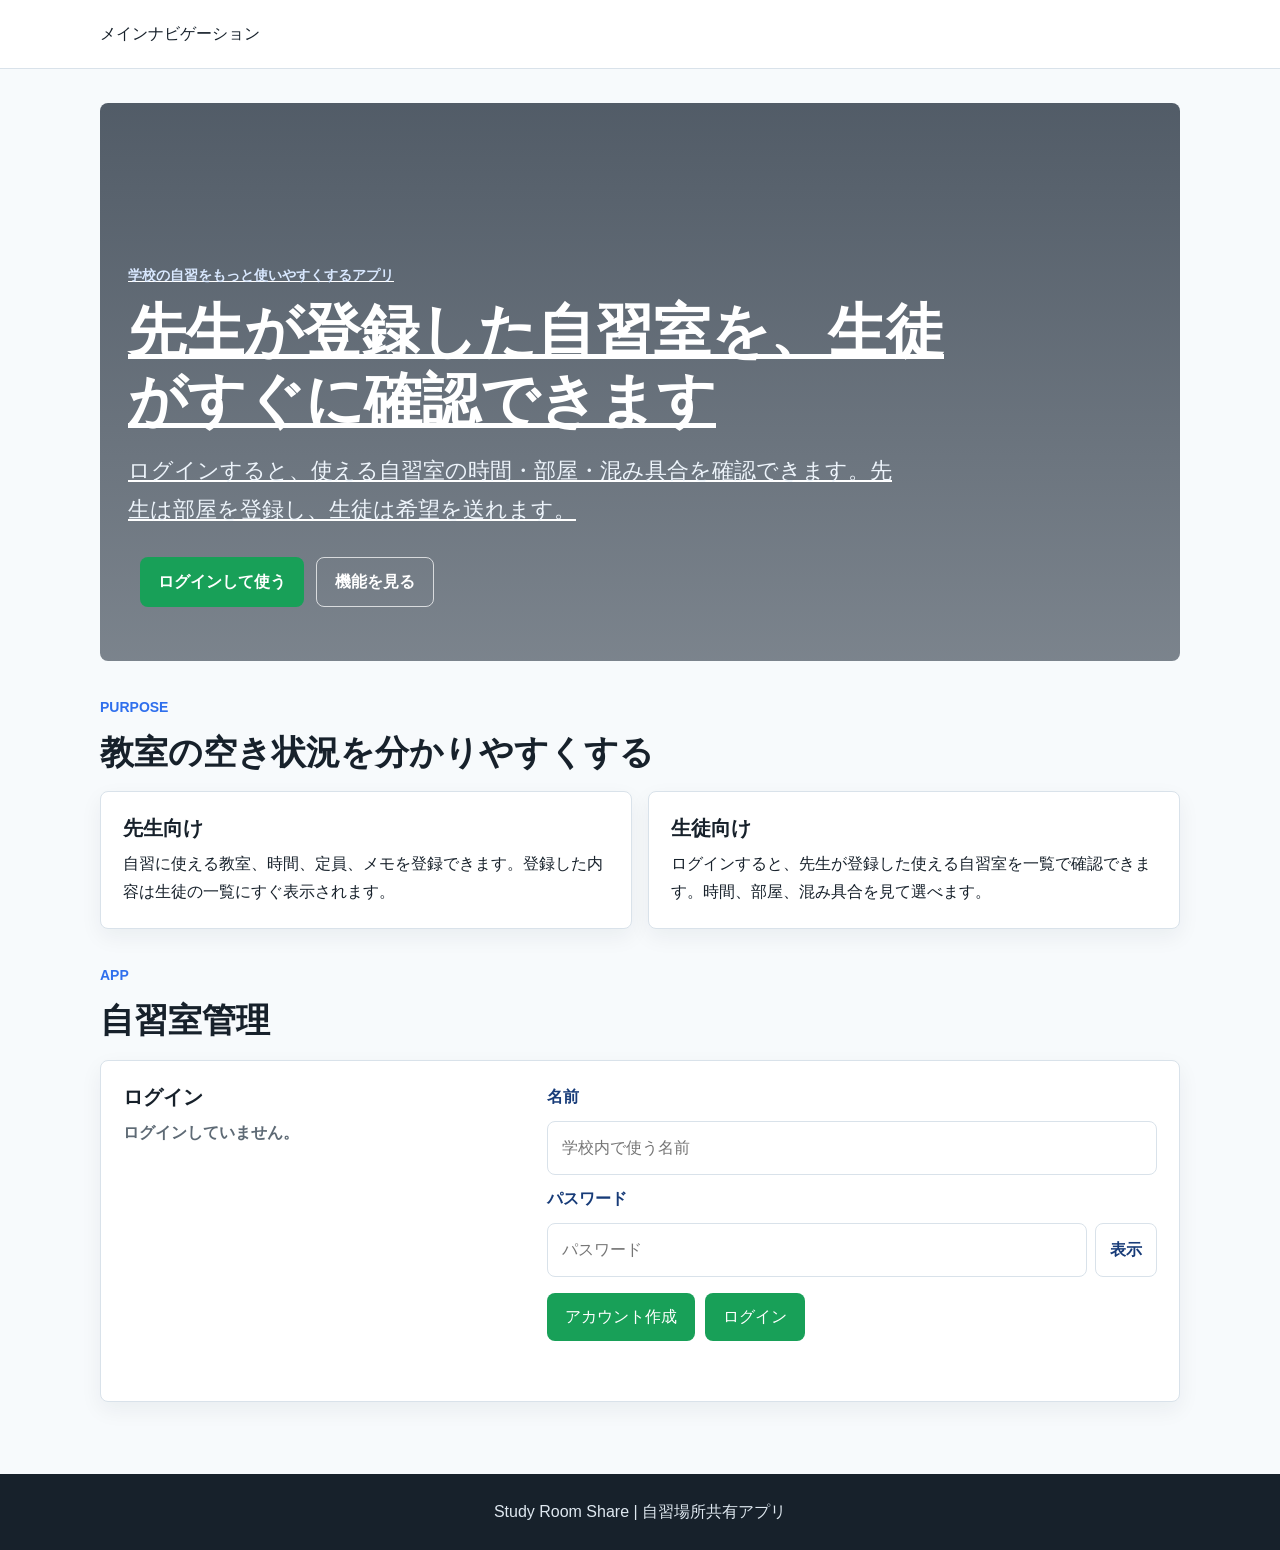
==== index.html @ f7610343 "Confirm planned room cancellation" ====
﻿<!DOCTYPE html>
<html lang="ja">
<head>
  <meta charset="UTF-8">
  <meta name="viewport" content="width=device-width, initial-scale=1.0">
  <title>自習サポートアプリ</title>
  <link rel="stylesheet" href="style.css?v=20260711-planned-crowd">
</head>
<body>
  <header class="site-header">
    <nav class="nav" aria-label="繝｡繧､繝ｳ繝翫ン繧ｲ繝ｼ繧ｷ繝ｧ繝ｳ">
      <a class="brand" href="index.html">Study Room Share</a>
      <div class="nav-links">
        <a class="active" href="index.html">繝医ャ繝・/a>
        <a href="features.html">讖溯・</a>
        <a href="use-cases.html">豢ｻ逕ｨ萓・/a>
      </div>
    </nav>
  </header>

  <main>
    <section class="hero">
      <div class="hero-copy">
        <p class="eyebrow">蟄ｦ譬｡縺ｮ閾ｪ鄙偵ｒ繧ゅ▲縺ｨ菴ｿ縺・ｄ縺吶￥縺吶ｋ繧｢繝励Μ</p>
        <h1>蜈育函縺檎匳骭ｲ縺励◆閾ｪ鄙貞ｮ､繧偵∫函蠕偵′縺吶＄縺ｫ遒ｺ隱阪〒縺阪ｋ</h1>
        <p class="lead">
          繧｢繧ｫ繧ｦ繝ｳ繝医ｒ菴懈・縺励※繝ｭ繧ｰ繧､繝ｳ縺吶ｋ縺ｨ縲∝・逕溘・閾ｪ鄙貞ｮ､繧堤匳骭ｲ縺ｧ縺阪∪縺吶・
          逕溷ｾ偵・逋ｻ骭ｲ縺輔ｌ縺溯・鄙貞ｮ､繧偵Μ繧ｹ繝医〒遒ｺ隱阪＠縲∬・蛻・↓蜷医▲縺溷ｴ謇繧帝∈縺ｹ縺ｾ縺吶・
        </p>
        <div class="actions">
          <a class="button primary" href="#app-section">繝ｭ繧ｰ繧､繝ｳ縺励※菴ｿ縺・/a>
          <a class="button secondary" href="features.html">讖溯・繧定ｦ九ｋ</a>
        </div>
      </div>
    </section>

    <section class="section">
      <div class="section-heading">
        <p class="eyebrow">Purpose</p>
        <h2>謨吝ｮ､縺ｮ遨ｺ縺咲憾豕√ｒ蛻・°繧翫ｄ縺吶￥縺吶ｋ</h2>
      </div>
      <div class="two-column">
        <article class="panel">
          <h3>蜈育函蜷代￠</h3>
          <p>
            閾ｪ鄙偵↓菴ｿ縺医ｋ謨吝ｮ､縲∵凾髢薙∽ｺｺ謨ｰ縲√Γ繝｢繧堤匳骭ｲ縺ｧ縺阪∪縺吶・
            逋ｻ骭ｲ縺励◆諠・ｱ縺ｯ縲∫函蠕貞・縺ｮ荳隕ｧ縺ｫ縺吶＄陦ｨ遉ｺ縺輔ｌ縺ｾ縺吶・
          </p>
        </article>
        <article class="panel">
          <h3>逕溷ｾ貞髄縺・/h3>
          <p>
            繝ｭ繧ｰ繧､繝ｳ縺吶ｋ縺ｨ縲∝・逕溘′逋ｻ骭ｲ縺励◆閾ｪ鄙貞ｮ､繧剃ｸ隕ｧ縺ｧ遒ｺ隱阪〒縺阪∪縺吶・
            蝣ｴ謇縲∵凾髢薙∽ｺｺ謨ｰ縺ｮ逶ｮ螳峨ｒ隕九※縲∬・鄙貞ｴ謇繧帝∈縺ｹ縺ｾ縺吶・
          </p>
        </article>
      </div>
    </section>

    <section class="section app-section" id="app-section" aria-labelledby="app-title">
      <div class="section-heading">
        <p class="eyebrow">App</p>
        <h2 id="app-title">閾ｪ鄙貞ｮ､邂｡逅・/h2>
      </div>

      <div class="auth-panel" id="auth-panel">
        <div>
          <h3>繝ｭ繧ｰ繧､繝ｳ</h3>
          <p class="auth-status" id="auth-status" role="status" aria-live="polite">繝ｭ繧ｰ繧､繝ｳ迥ｶ諷九ｒ遒ｺ隱阪＠縺ｦ縺・∪縺吶・/p>
        </div>
        <form class="auth-form" id="auth-form" autocomplete="off">
          <label for="display-name">蜷榊燕</label>
          <input id="display-name" name="school-display-name-no-autofill" type="text" maxlength="40" autocomplete="off" autocorrect="off" autocapitalize="off" spellcheck="false" placeholder="学校内で使う名前" required>

          <select id="account-role" name="account-role" hidden aria-hidden="true">
            <option value="student">逕溷ｾ・/option>
          </select>
          <input id="login-id" name="login-id" type="text" inputmode="latin" autocomplete="username" minlength="6" maxlength="24" pattern="[A-Za-z0-9_-]+" hidden aria-hidden="true">

          <label for="account-password">パスワード</label>
          <div class="password-field">
            <input id="account-password" name="account-password" type="password" autocomplete="current-password" placeholder="パスワード" required>
            <button class="password-toggle" id="password-toggle" type="button" aria-label="パスワードを表示">表示</button>
          </div>

          <div class="auth-actions">
            <button class="button auth-button-strong" id="signup-button" type="button">繧｢繧ｫ繧ｦ繝ｳ繝井ｽ懈・</button>
            <button class="button auth-button-strong" id="signin-button" type="submit">繝ｭ繧ｰ繧､繝ｳ</button>
            <span class="school-banner" id="school-banner" hidden>縺ゅｋ蟄ｦ譬｡</span>
            <span class="user-name-label" id="user-name-label" hidden></span>
            <button class="button auth-button-muted" id="signout-button" type="button" hidden>繝ｭ繧ｰ繧｢繧ｦ繝・/button>
          </div>
          <p class="auth-message" id="auth-message" role="status" aria-live="polite"></p>
        </form>
      </div>

      <div class="index-support-elements" hidden>
        <div class="role-summary" id="role-summary" hidden>
          <div>
            <p class="eyebrow">Dashboard</p>
            <h3 id="dashboard-title">閾ｪ鄙貞ｮ､繝ｪ繧ｹ繝・/h3>
          </div>
          <p id="dashboard-note">蜈育函縺檎匳骭ｲ縺励◆閾ｪ鄙貞ｮ､繧堤｢ｺ隱阪〒縺阪∪縺吶・/p>
        </div>
        <div class="room-layout" hidden>
          <form class="room-form" id="room-form" hidden>
            <select id="room-name"></select>
            <input id="room-location" name="room-location" type="text" maxlength="80" placeholder="場所説明" readonly>
            <select id="available-date"></select>
            <input id="capacity" type="number" value="20">
            <select id="start-time" size="6"></select>
            <select id="end-time" size="6" disabled></select>
            <textarea id="room-note"></textarea>
            <button id="room-submit" type="submit"></button>
            <p id="room-message"></p>
          </form>
          <div id="room-list"></div>
          <button id="refresh-rooms" type="button"></button>
        </div>
        <section id="room-settings-panel" hidden>
          <form id="room-option-form">
            <input id="room-option-name" type="text">
            <input id="room-option-location" type="text" maxlength="20">
            <select id="room-option-accepts-requests">
              <option value="true"></option>
              <option value="false"></option>
            </select>
            <button id="room-option-submit" type="submit"></button>
            <p id="room-option-message"></p>
          </form>
          <div id="room-option-list"></div>
        </section>
        <section class="request-panel" hidden>
          <form id="request-form">
            <select id="request-room"></select>
            <p id="request-room-description" hidden></p>
            <select id="request-date"></select>
            <select id="request-time"></select>
            <button id="request-submit" type="submit"></button>
            <p id="request-message"></p>
          </form>
        </section>
      </div>
    </section>
  </main>

  <footer class="footer">
    <p>Study Room Share | 閾ｪ鄙貞ｴ謇蜈ｱ譛峨い繝励Μ</p>
  </footer>

  <script>
    const SUPABASE_URL = "https://lifesqtmgtlqllvxibvp.supabase.co";
    const SUPABASE_PUBLISHABLE_KEY = "sb_publishable_owISEwRT-risowZ7sgXsRg_W2szefQ9";

    function createDirectSupabaseClient(url, key) {
      const storageKey = "study-room-share-session";
      const authUrl = `${url}/auth/v1`;
      const restUrl = `${url}/rest/v1`;
      const listeners = [];

      function getStoredSession() {
        try {
          return JSON.parse(localStorage.getItem(storageKey) || "null");
        } catch (_error) {
          return null;
        }
      }

      function saveSession(session) {
        if (session) {
          localStorage.setItem(storageKey, JSON.stringify(session));
        } else {
          localStorage.removeItem(storageKey);
        }
        listeners.forEach((listener) => listener("SIGNED_IN", session));
      }

      function authHeaders(useSession) {
        const session = getStoredSession();
        return {
          apikey: key,
          Authorization: `Bearer ${useSession && session?.access_token ? session.access_token : key}`,
          "Content-Type": "application/json"
        };
      }

      async function refreshStoredSession() {
        const session = getStoredSession();
        if (!session?.refresh_token) {
          return null;
        }

        const response = await fetch(`${authUrl}/token?grant_type=refresh_token`, {
          method: "POST",
          headers: {
            apikey: key,
            "Content-Type": "application/json"
          },
          body: JSON.stringify({ refresh_token: session.refresh_token })
        });
        const text = await response.text();
        const payload = text ? JSON.parse(text) : null;

        if (!response.ok) {
          saveSession(null);
          return null;
        }

        const refreshedSession = buildSession(payload);
        if (refreshedSession) {
          saveSession(refreshedSession);
        }
        return refreshedSession;
      }

      async function request(endpoint, options) {
        try {
          let response = await fetch(endpoint, options);
          let text = await response.text();
          let payload = text ? JSON.parse(text) : null;

          if (
            response.status === 401 &&
            String(payload?.msg || payload?.message || payload?.error_description || payload?.error || "").toLowerCase().includes("jwt")
          ) {
            const refreshedSession = await refreshStoredSession();
            if (refreshedSession) {
              response = await fetch(endpoint, {
                ...options,
                headers: {
                  ...options.headers,
                  Authorization: `Bearer ${refreshedSession.access_token}`
                }
              });
              text = await response.text();
              payload = text ? JSON.parse(text) : null;
            }
          }

          if (!response.ok) {
            return {
              data: null,
              error: {
                status: response.status,
                message: payload?.msg || payload?.message || payload?.error_description || payload?.error || response.statusText
              }
            };
          }

          return { data: payload, error: null };
        } catch (error) {
          return { data: null, error };
        }
      }

      function buildSession(payload) {
        if (!payload?.access_token) {
          return null;
        }

        return {
          access_token: payload.access_token,
          refresh_token: payload.refresh_token,
          user: payload.user
        };
      }

      function table(name) {
        const state = {
          select: "*",
          action: "select",
          filters: [],
          orders: []
        };

        const builder = {
          select(columns) {
            state.select = columns;
            return builder;
          },
          eq(column, value) {
            state.filters.push(`${encodeURIComponent(column)}=eq.${encodeURIComponent(value)}`);
            return builder;
          },
          order(column, options) {
            const direction = options?.ascending === false ? "desc" : "asc";
            state.orders.push(`${column}.${direction}`);
            return builder;
          },
          delete() {
            state.action = "delete";
            return builder;
          },
          update(values) {
            state.action = "update";
            state.values = values;
            return builder;
          },
          async single() {
            const result = await builder.then();
            return {
              data: Array.isArray(result.data) ? result.data[0] || null : result.data,
              error: result.error || (Array.isArray(result.data) && result.data.length ? null : { message: "No rows returned" })
            };
          },
          async insert(values) {
            return request(`${restUrl}/${name}`, {
              method: "POST",
              headers: {
                ...authHeaders(true),
                Prefer: "return=representation"
              },
              body: JSON.stringify(values)
            });
          },
          async upsert(values) {
            return request(`${restUrl}/${name}?on_conflict=id`, {
              method: "POST",
              headers: {
                ...authHeaders(true),
                Prefer: "resolution=merge-duplicates,return=representation"
              },
              body: JSON.stringify(values)
            });
          },
          async then(resolve) {
            if (state.action === "delete") {
              const result = await request(`${restUrl}/${name}?${state.filters.join("&")}`, {
                method: "DELETE",
                headers: {
                  ...authHeaders(true),
                  Prefer: "return=minimal"
                }
              });

              return resolve ? resolve(result) : result;
            }

            if (state.action === "update") {
              const result = await request(`${restUrl}/${name}?${state.filters.join("&")}`, {
                method: "PATCH",
                headers: {
                  ...authHeaders(true),
                  Prefer: "return=representation"
                },
                body: JSON.stringify(state.values)
              });

              return resolve ? resolve(result) : result;
            }

            const params = [`select=${encodeURIComponent(state.select)}`, ...state.filters];
            if (state.orders.length) {
              params.push(`order=${encodeURIComponent(state.orders.join(","))}`);
            }

            const result = await request(`${restUrl}/${name}?${params.join("&")}`, {
              method: "GET",
              headers: authHeaders(true)
            });

            return resolve ? resolve(result) : result;
          }
        };

        return builder;
      }

      return {
        auth: {
          async signUp({ email, password, options }) {
            const { data, error } = await request(`${authUrl}/signup`, {
              method: "POST",
              headers: authHeaders(false),
              body: JSON.stringify({
                email,
                password,
                data: options?.data || {}
              })
            });

            const session = buildSession(data);
            if (session) {
              saveSession(session);
            }

            return {
              data: {
                ...data,
                session
              },
              error
            };
          },
          async signInWithPassword({ email, password }) {
            const { data, error } = await request(`${authUrl}/token?grant_type=password`, {
              method: "POST",
              headers: authHeaders(false),
              body: JSON.stringify({ email, password })
            });

            const session = buildSession(data);
            if (session) {
              saveSession(session);
            }

            return { data, error };
          },
          async signOut() {
            saveSession(null);
            return { error: null };
          },
          async getSession() {
            return { data: { session: getStoredSession() } };
          },
          onAuthStateChange(callback) {
            listeners.push(callback);
          }
        },
        from: table
      };
    }

    const appClient = createDirectSupabaseClient(SUPABASE_URL, SUPABASE_PUBLISHABLE_KEY);
    const isDashboardPage = location.pathname.endsWith("dashboard.html");

    const authForm = document.getElementById("auth-form");
    const displayName = document.getElementById("display-name");
    const accountRole = document.getElementById("account-role");
    const loginId = document.getElementById("login-id");
    const accountPassword = document.getElementById("account-password");
    const passwordToggle = document.getElementById("password-toggle");
    const authStatus = document.getElementById("auth-status");
    const authMessage = document.getElementById("auth-message");
    const signupButton = document.getElementById("signup-button");
    const signinButton = document.getElementById("signin-button");
    const signoutButton = document.getElementById("signout-button");
    const roleSummary = document.getElementById("role-summary");
    const schoolBanner = document.getElementById("school-banner");
    const userNameLabel = document.getElementById("user-name-label");
    const dashboardTitle = document.getElementById("dashboard-title");
    const dashboardNote = document.getElementById("dashboard-note");
    const roomLayout = document.querySelector(".room-layout");
    const requestPanel = document.querySelector(".request-panel");
    const roomSettingsPanel = document.getElementById("room-settings-panel");
    const roomForm = document.getElementById("room-form");
    const roomName = document.getElementById("room-name");
    const roomLocation = document.getElementById("room-location");
    const availableDate = document.getElementById("available-date");
    const startTime = document.getElementById("start-time");
    const endTime = document.getElementById("end-time");
    const capacity = document.getElementById("capacity");
    const roomNote = document.getElementById("room-note");
    const roomSubmit = document.getElementById("room-submit");
    const roomMessage = document.getElementById("room-message");
    const roomList = document.getElementById("room-list");
    const refreshRooms = document.getElementById("refresh-rooms");
    const roomOptionForm = document.getElementById("room-option-form");
    const roomOptionName = document.getElementById("room-option-name");
    const roomOptionLocation = document.getElementById("room-option-location");
    const roomOptionAcceptsRequests = document.getElementById("room-option-accepts-requests");
    const roomOptionMessage = document.getElementById("room-option-message");
    const roomOptionList = document.getElementById("room-option-list");
    const requestForm = document.getElementById("request-form");
    const requestRoom = document.getElementById("request-room");
    const requestRoomDescription = document.getElementById("request-room-description");
    const requestDate = document.getElementById("request-date");
    const requestTime = document.getElementById("request-time");
    const requestTitle = document.getElementById("request-title");
    const requestSubmit = document.getElementById("request-submit");
    const requestMessage = document.getElementById("request-message");

    let currentUser = null;
    let currentProfile = null;
    const LOCAL_SESSION_KEY = "study-room-share-local-session";
    const LOCAL_ACCOUNTS_KEY = "study-room-share-local-accounts";
    const LOCAL_ROOMS_KEY = "study-room-share-local-rooms";
    const LOCAL_ROOM_OPTIONS_KEY = "study-room-share-local-room-options";
    const PLANNED_ROOMS_KEY = "study-room-share-planned-rooms";
    const ROLE_PASSWORDS = {
      student: ["stu", "dy", "2026"].join(""),
      teacher: ["tea", "ch", "2026"].join("")
    };
    const DELETED_ACCOUNT_NAMES = ["tanoue01"];

    loginId.required = false;
    function setText(selector, text) {
      const element = document.querySelector(selector);
      if (element) {
        element.textContent = text;
      }
    }

    function setPlaceholder(selector, text) {
      const element = document.querySelector(selector);
      if (element) {
        element.setAttribute("placeholder", text);
      }
    }

    function localizeStaticText() {
      setText('nav[aria-label]', 'メインナビゲーション');
      setText('.nav-links a[href="index.html"]', 'トップ');
      setText('.nav-links a[href="features.html"]', '機能');
      setText('.nav-links a[href="use-cases.html"]', '使い方');
      setText('.nav-links a[href="dashboard.html"]', '管理');
      setText('.hero .eyebrow', '学校の自習をもっと使いやすくするアプリ');
      setText('.hero h1', '先生が登録した自習室を、生徒がすぐに確認できます');
      setText('.hero .lead', 'ログインすると、使える自習室の時間・部屋・混み具合を確認できます。先生は部屋を登録し、生徒は希望を送れます。');
      setText('.hero .button.primary', 'ログインして使う');
      setText('.hero .button.secondary', '機能を見る');
      setText('#app-title', '自習室管理');
      setText('#auth-panel h3', 'ログイン');
      setText('#auth-status', 'ログイン状態を確認しています。');
      setText('label[for="display-name"]', '名前');
      setText('label[for="account-password"]', 'パスワード');
      setText('#account-role option[value="student"]', '生徒');
      setText('#signup-button', 'アカウント作成');
      setText('#signin-button', 'ログイン');
      setText('#school-banner', 'ある学校');
      setText('#signout-button', 'ログアウト');
      setText('#dashboard-title', '使える自習室');
      setText('#dashboard-note', '登録された自習室を確認できます。');
      setText('#room-form h3', '自習室を登録');
      setText('label[for="room-name"]', '部屋名');
      setText('#room-name option[value=""]', '部屋を選んでください');
      setText('label[for="room-location"]', '場所説明');
      setText('label[for="available-date"]', '日付');
      setText('label[for="capacity"]', '定員');
      setText('label[for="start-time"]', '開始');
      setText('label[for="end-time"]', '終了');
      setText('label[for="room-note"]', 'メモ');
      setText('#room-submit', '登録する');
      setText('.room-list-panel .list-toolbar h3', '使える自習室');
      setText('#refresh-rooms', '更新');
      setText('#room-settings-panel .request-heading h3', '部屋設定');
      setText('#room-settings-panel .request-heading p:last-child', '自習室登録で使う部屋を先に追加できます。');
      setText('label[for="room-option-name"]', '部屋名');
      setText('label[for="room-option-location"]', '場所説明');
      setText('label[for="room-option-accepts-requests"]', '希望受付');
      setText('#room-option-accepts-requests option[value="true"]', '受け付ける');
      setText('#room-option-accepts-requests option[value="false"]', '受け付けない');
      setText('#room-option-submit', '部屋を追加');
      setText('#request-title', '希望する');
      setText('.request-panel .request-heading p:last-child', '先生に開けてほしい部屋と時間を伝えられます。');
      setText('label[for="request-room"]', '開けてほしい部屋');
      setText('#request-room option[value=""]', '登録されている部屋がありません');
      setText('label[for="request-date"]', '希望日');
      setText('label[for="request-time"]', '希望時間');
      setText('#request-submit', '希望を送る');
      setText('#request-summary-title', '希望人数リスト');
      setText('.request-summary th:nth-child(1)', '時間');
      setText('.request-summary th:nth-child(2)', '部屋');
      setText('.request-summary th:nth-child(3)', '希望人数');
      setText('#friends-title', '友達');
      setText('#friends-panel .request-heading p:last-child', '生徒アカウントを名前で検索できます。');
      setText('label[for="friend-search"]', '名前で検索');
      setText('#friend-search-submit', '検索');
      setText('.friend-list-wrap h4', '友達');
      setPlaceholder('#display-name', '学校内で使う名前');
      setPlaceholder('#account-password', 'パスワード');
      setPlaceholder('#room-location', '場所説明');
      setPlaceholder('#room-note', '例: 静かに自習したい人向け');
      setPlaceholder('#room-option-name', '例: CAD室');
      setPlaceholder('#room-option-location', '例: 3階東側');
      setPlaceholder('#friend-search', '友達の名前');
      const purposeSection = document.querySelector('main > section.section:not(.app-section)');
      if (purposeSection) {
        purposeSection.innerHTML = `
          <div class="section-heading">
            <p class="eyebrow">Purpose</p>
            <h2>教室の空き状況を分かりやすくする</h2>
          </div>
          <div class="two-column">
            <article class="panel">
              <h3>先生向け</h3>
              <p>自習に使える教室、時間、定員、メモを登録できます。登録した内容は生徒の一覧にすぐ表示されます。</p>
            </article>
            <article class="panel">
              <h3>生徒向け</h3>
              <p>ログインすると、先生が登録した使える自習室を一覧で確認できます。時間、部屋、混み具合を見て選べます。</p>
            </article>
          </div>`;
      }
      setText('#room-list .empty-rooms', 'ログインすると自習室リストを確認できます。');
      setText('#room-option-list .empty-rooms', 'まだ部屋が設定されていません。');
      setText('#friend-results .empty-rooms', '名前を入力して検索してください。');
      setText('#friend-list .empty-rooms', 'まだ友達はいません。');
      setText('.footer p', 'Study Room Share | 自習場所共有アプリ');
    }
    localizeStaticText();

    function setAuthMessage(text, type) {
      authMessage.textContent = text;
      authMessage.dataset.type = type || "";
    }

    function setRoomMessage(text, type) {
      roomMessage.textContent = text;
      roomMessage.dataset.type = type || "";
    }

    function setRoomOptionMessage(text, type) {
      roomOptionMessage.textContent = text;
      roomOptionMessage.dataset.type = type || "";
    }

    function setRequestMessage(text, type) {
      requestMessage.textContent = text;
      requestMessage.dataset.type = type || "";
    }

    function setAuthLoading(isLoading) {
      signupButton.disabled = isLoading;
      signinButton.disabled = isLoading;
      signoutButton.disabled = isLoading;
    }

    function setAuthButtonColors(isLoggedIn) {
      signupButton.classList.toggle("auth-button-strong", !isLoggedIn);
      signupButton.classList.toggle("auth-button-muted", isLoggedIn);
      signinButton.classList.toggle("auth-button-strong", !isLoggedIn);
      signinButton.classList.toggle("auth-button-muted", isLoggedIn);
      signoutButton.classList.toggle("auth-button-strong", isLoggedIn);
      signoutButton.classList.toggle("auth-button-muted", !isLoggedIn);
    }

    function readLocalJson(key, fallback) {
      try {
        return JSON.parse(localStorage.getItem(key) || JSON.stringify(fallback));
      } catch (_error) {
        return fallback;
      }
    }

    function writeLocalJson(key, value) {
      localStorage.setItem(key, JSON.stringify(value));
    }

    function isConnectionError(error) {
      const message = String(error?.message || "").toLowerCase();
      return message.includes("failed to fetch") || message.includes("network") || message.includes("load failed");
    }

    function shouldUseLocalPasswordAccount(error) {
      const message = String(error?.message || "").toLowerCase();
      return isConnectionError(error)
        || message.includes("email rate limit")
        || message.includes("over_email_send_rate_limit")
        || message.includes("email not confirmed")
        || message.includes("confirm");
    }

    function createLocalUser(account) {
      return {
        id: `local-${account.login_id}`,
        email: loginIdToEmail(account.login_id),
        user_metadata: {
          login_id: account.login_id,
          display_name: account.display_name,
          role: account.role
        }
      };
    }

    function createLocalSession(account) {
      const session = {
        user: createLocalUser(account),
        profile: {
          id: `local-${account.login_id}`,
          login_id: account.login_id,
          display_name: account.display_name,
          role: account.role
        }
      };
      writeLocalJson(LOCAL_SESSION_KEY, session);
      return session;
    }

    function getLocalSession() {
      return readLocalJson(LOCAL_SESSION_KEY, null);
    }

    function clearLocalSession() {
      localStorage.removeItem(LOCAL_SESSION_KEY);
    }

    function getLocalAccounts() {
      return readLocalJson(LOCAL_ACCOUNTS_KEY, {});
    }

    function saveLocalAccounts(accounts) {
      writeLocalJson(LOCAL_ACCOUNTS_KEY, accounts);
    }

    function isDeletedAccountName(name) {
      return DELETED_ACCOUNT_NAMES.includes(String(name || "").trim().toLowerCase());
    }

    function removeDeletedLocalAccounts() {
      const accounts = getLocalAccounts();
      const localSession = getLocalSession();
      let changed = false;

      Object.entries(accounts).forEach(([key, account]) => {
        if (isDeletedAccountName(account?.display_name) || isDeletedAccountName(key)) {
          delete accounts[key];
          changed = true;
        }
      });

      DELETED_ACCOUNT_NAMES.forEach((name) => {
        [ROLE_PASSWORDS.student, ROLE_PASSWORDS.teacher].forEach((password) => {
          const loginId = makeAccountLoginId(password, name);
          if (accounts[loginId]) {
            delete accounts[loginId];
            changed = true;
          }
        });
      });

      if (changed) {
        saveLocalAccounts(accounts);
      }

      if (
        isDeletedAccountName(localSession?.profile?.display_name) ||
        isDeletedAccountName(localSession?.user?.user_metadata?.display_name) ||
        DELETED_ACCOUNT_NAMES.some((name) => {
          const studentLoginId = makeAccountLoginId(ROLE_PASSWORDS.student, name);
          const teacherLoginId = makeAccountLoginId(ROLE_PASSWORDS.teacher, name);
          return localSession?.profile?.login_id === studentLoginId || localSession?.profile?.login_id === teacherLoginId;
        })
      ) {
        clearLocalSession();
      }
    }

    function getLocalRooms() {
      return readLocalJson(LOCAL_ROOMS_KEY, []);
    }

    function saveLocalRooms(rooms) {
      writeLocalJson(LOCAL_ROOMS_KEY, rooms);
    }

    function getLocalRoomOptions() {
      return readLocalJson(LOCAL_ROOM_OPTIONS_KEY, []);
    }

    function saveLocalRoomOptions(options) {
      writeLocalJson(LOCAL_ROOM_OPTIONS_KEY, options);
    }

    function getPlannedRoomIds() {
      return new Set(readLocalJson(PLANNED_ROOMS_KEY, []));
    }

    function savePlannedRoomIds(ids) {
      writeLocalJson(PLANNED_ROOMS_KEY, Array.from(ids));
    }

    function plannedRoomKey(room) {
      return [
        room.id || room.room_name,
        room.available_date,
        String(room.start_time).slice(0, 5),
        String(room.end_time).slice(0, 5)
      ].join("|");
    }

    function canChangePlannedRoom(room) {
      const roomEndAt = roomEndDateTime(room);
      return Boolean(roomEndAt && roomEndAt >= new Date());
    }

    function setPlannedRoomState(item, button, isPlanned, canChange = true) {
      item.classList.toggle("is-planned-room", isPlanned);
      button.classList.toggle("is-selected", isPlanned);
      button.textContent = "";
      button.disabled = !canChange;
      button.classList.toggle("is-disabled", !canChange);
      button.setAttribute("aria-pressed", String(isPlanned));
      button.setAttribute("aria-label", canChange
        ? isPlanned ? "自習室に行く予定を取り消す" : "自習室に行く予定にする"
        : "終了時刻を過ぎたため変更できません");
      button.title = canChange
        ? isPlanned ? "自習室に行く予定" : "自習室に行く予定にする"
        : "終了時刻を過ぎたため変更できません";
    }

    function makeAccountLoginId(password, name) {
      const role = roleFromPassword(password);
      const trimmedName = name.trim();
      if (!trimmedName) {
        return password;
      }

      let hash = 0;
      Array.from(trimmedName.toLowerCase()).forEach((char) => {
        hash = ((hash << 5) - hash + char.charCodeAt(0)) | 0;
      });

      return `${role || "user"}-${Math.abs(hash).toString(36)}`;
    }

    function getPasswordAccount(id, name) {
      const role = roleFromPassword(id);
      const loginIdValue = makeAccountLoginId(id, name);
      return {
        id: `local-${loginIdValue}`,
        login_id: loginIdValue,
        display_name: name || roleLabel(role),
        role,
        password: id
      };
    }

    function signInWithPasswordFallback(id, name, message) {
      setAuthMessage("通信できないためログインできません。", "error");
    }

    function signInExistingLocalAccount(id, name, message) {
      setAuthMessage("アカウントがありません。", "error");
      return false;
    }

    function normalizeLoginId(value) {
      return value.trim().toLowerCase();
    }

    function isValidLoginId(value) {
      return /^[a-z0-9_-]{6,24}$/.test(value);
    }

    function loginIdToEmail(value) {
      return `${value}@study-room-share.example.com`;
    }

    function getPasswordCredential() {
      return normalizeLoginId(accountPassword.value);
    }

    function roleFromPassword(value) {
      if (value === ROLE_PASSWORDS.teacher) {
        return "teacher";
      }
      if (value === ROLE_PASSWORDS.student) {
        return "student";
      }
      return "";
    }

    function roleFromLoginId(value) {
      if (String(value || "").startsWith("teacher-")) {
        return "teacher";
      }
      if (String(value || "").startsWith("student-")) {
        return "student";
      }
      return roleFromPassword(value);
    }

    function toJapaneseAuthError(error) {
      const message = String(error?.message || "").toLowerCase();
      if (message.includes("invalid login credentials")) {
        return "アカウントがありません。名前とパスワードを確認してください。";
      }
      if (isConnectionError(error)) {
        return "通信できないためログインできません。Supabaseの接続を確認してください。";
      }
      if (message.includes("already registered") || message.includes("already exists") || message.includes("user already")) {
        return "この名前のアカウントはすでに登録されています。";
      }
      if (message.includes("email not confirmed") || message.includes("confirm")) {
        return "メール確認が必要です。Supabaseの認証設定を確認してください。";
      }
      return "認証に失敗しました。Supabaseの設定を確認してください。";
    }

    function getAuthInputProblem() {
      const password = getPasswordCredential();
      const name = displayName.value.trim();

      if (!name) {
        return "名前を入力してください。";
      }
      if (isDeletedAccountName(name)) {
        return "このアカウントは削除されています。";
      }
      if (!password) {
        return "パスワードを入力してください。";
      }
      if (!roleFromPassword(password)) {
        return "パスワードが違います。";
      }
      return "";
    }

    function toJapaneseDatabaseError(error) {
      const message = String(error?.message || "").toLowerCase();

      if (message.includes("study_rooms") || message.includes("relation") || message.includes("does not exist")) {
        return "入力内容を確認してください。";
      }

      if (message.includes("row-level security") || message.includes("policy") || message.includes("permission")) {
        return "入力内容を確認してください。";
      }

      if (message.includes("check constraint")) {
        return "入力内容を確認してください。";
      }

      return "入力内容を確認してください。";
    }

    function setRoomLoading(isLoading) {
      roomSubmit.disabled = isLoading;
      refreshRooms.disabled = isLoading;
    }

    function roundUpToNextHalfHour(date) {
      const rounded = new Date(date);
      rounded.setSeconds(0, 0);
      const minutes = rounded.getMinutes();
      const addMinutes = minutes === 0 || minutes === 30 ? 0 : minutes < 30 ? 30 - minutes : 60 - minutes;
      rounded.setMinutes(minutes + addMinutes);
      return rounded;
    }

    function formatDateForInput(date) {
      const year = date.getFullYear();
      const month = String(date.getMonth() + 1).padStart(2, "0");
      const day = String(date.getDate()).padStart(2, "0");
      return `${year}-${month}-${day}`;
    }

    function formatSelectedDate(value) {
      if (!value) {
        return "入力内容を確認してください。";
      }

      return new Date(`${value}T00:00:00`).toLocaleDateString("ja-JP", {
        month: "2-digit",
        day: "2-digit",
        weekday: "short"
      });
    }

    function visibleRoomCutoff() {
      const cutoff = new Date();
      cutoff.setDate(cutoff.getDate() - 1);
      cutoff.setHours(6, 0, 0, 0);
      return cutoff;
    }

    function roomEndDateTime(room) {
      if (!room?.available_date || !room?.end_time) {
        return null;
      }

      return new Date(`${room.available_date}T${String(room.end_time).slice(0, 5)}:00`);
    }

    function filterVisibleRooms(rooms) {
      const cutoff = visibleRoomCutoff();

      return (rooms || []).filter((room) => {
        const roomEndAt = roomEndDateTime(room);
        return roomEndAt && roomEndAt >= cutoff;
      });
    }

    async function cleanupExpiredRooms() {
      if (!currentUser) {
        return;
      }

      const cutoff = visibleRoomCutoff();

      if (String(currentUser.id).startsWith("local-")) {
        saveLocalRooms(getLocalRooms().filter((room) => {
          const roomEndAt = roomEndDateTime(room);
          return roomEndAt && roomEndAt >= cutoff;
        }));
        return;
      }

      if (displayRoleForAccount(currentProfile, currentUser) !== "teacher") {
        return;
      }

      const { data, error } = await appClient
        .from("study_rooms")
        .select("id, available_date, end_time, created_by")
        .eq("created_by", currentUser.id);

      if (error) {
        return;
      }

      const expiredRooms = (data || []).filter((room) => {
        const roomEndAt = roomEndDateTime(room);
        return roomEndAt && roomEndAt < cutoff;
      });

      await Promise.all(expiredRooms.map((room) => appClient
        .from("study_rooms")
        .delete()
        .eq("id", room.id)
        .eq("created_by", currentUser.id)));
    }

    function maxAllowedDateTime() {
      const max = new Date();
      max.setMonth(max.getMonth() + 3);
      return max;
    }

    function dateTimeFromInputs(dateValue, timeValue) {
      if (!dateValue || !timeValue) {
        return null;
      }

      const [hour, minute] = timeValue.split(":").map(Number);
      const date = new Date(`${dateValue}T00:00:00`);
      date.setHours(hour, minute, 0, 0);
      return date;
    }

    function getTimeRangeProblem(dateValue, startValue, endValue) {
      const now = new Date();
      const max = maxAllowedDateTime();
      const start = dateTimeFromInputs(dateValue, startValue);
      const end = dateTimeFromInputs(dateValue, endValue);

      if (!start || !end) {
        return "入力内容を確認してください。";
      }

      if (start <= now) {
        return "入力内容を確認してください。";
      }

      if (start > max || end > max) {
        return "入力内容を確認してください。";
      }

      return "入力内容を確認してください。";
    }

    function getRequestTimeProblem(dateValue, timeValue) {
      const now = new Date();
      const max = maxAllowedDateTime();
      const requestAt = dateTimeFromInputs(dateValue, timeValue);

      if (!requestAt) {
        return "入力内容を確認してください。";
      }

      if (requestAt <= now) {
        return "入力内容を確認してください。";
      }

      if (requestAt > max) {
        return "入力内容を確認してください。";
      }

      return "入力内容を確認してください。";
    }

    function buildDateOptions(selectElement, placeholderText) {
      selectElement.innerHTML = "";

      const placeholder = document.createElement("option");
      placeholder.value = "";
      placeholder.textContent = placeholderText;
      selectElement.appendChild(placeholder);

      const today = new Date();
      today.setHours(0, 0, 0, 0);
      const maxDate = maxAllowedDateTime();
      maxDate.setHours(0, 0, 0, 0);

      for (let index = 0; ; index += 1) {
        const date = new Date(today);
        date.setDate(today.getDate() + index);
        if (date > maxDate) {
          break;
        }

        const option = document.createElement("option");
        option.value = formatDateForInput(date);
        option.textContent = date.toLocaleDateString("ja-JP", {
          month: "numeric",
          day: "numeric",
          weekday: "short"
        });
        selectElement.appendChild(option);
      }
    }

    function buildRequestTimeOptions() {
      requestTime.innerHTML = "";

      for (let hour = 6; hour <= 24; hour += 1) {
        const minuteSteps = hour === 24 ? [0] : [0, 30];
        minuteSteps.forEach((minute) => {
          const label = `${String(hour).padStart(2, "0")}:${String(minute).padStart(2, "0")}`;
          const option = document.createElement("option");
          option.value = label;
          option.textContent = label;
          requestTime.appendChild(option);
        });
      }
    }

    function appendTimeOptions(selectElement, startMinutes, endMinutes) {
      for (let minutes = startMinutes; minutes <= endMinutes; minutes += 30) {
        const hour = Math.floor(minutes / 60);
        const minute = minutes % 60;
        const label = `${String(hour).padStart(2, "0")}:${String(minute).padStart(2, "0")}`;
        const option = document.createElement("option");
        option.value = label;
        option.textContent = label;
        selectElement.appendChild(option);
      }
    }

    function setTimePlaceholder(selectElement, placeholderText) {
      selectElement.innerHTML = "";

      const placeholder = document.createElement("option");
      placeholder.value = "";
      placeholder.textContent = placeholderText;
      selectElement.appendChild(placeholder);
    }

    function buildRoomTimeOptions() {
      setTimePlaceholder(startTime, "開始時間を選んでください");
      appendTimeOptions(startTime, 6 * 60, 23 * 60 + 30);
      updateRoomEndTimeOptions();
    }

    function updateRoomEndTimeOptions() {
      setTimePlaceholder(endTime, startTime.value ? "終了時間を選んでください" : "開始時間を先に選んでください");

      if (!startTime.value) {
        endTime.disabled = true;
        return;
      }

      const [hour, minute] = startTime.value.split(":").map(Number);
      appendTimeOptions(endTime, hour * 60 + minute + 30, 24 * 60);
      endTime.disabled = false;
    }

    function updateRequestRoomOptions(rooms) {
      requestRoom.innerHTML = "";
      const requestableRooms = rooms.filter((room) => room.accepts_requests !== false);

      if (!requestableRooms.length) {
        const option = document.createElement("option");
        option.value = "";
        option.textContent = "登録されている部屋がありません";
        requestRoom.appendChild(option);
        requestRoom.disabled = true;
        requestSubmit.disabled = true;
        syncSelectedRequestRoomDescription();
        return;
      }

      requestableRooms.forEach((room) => {
        const option = document.createElement("option");
        option.value = room.id;
        option.textContent = room.room_name;
        option.dataset.location = room.location || "";
        requestRoom.appendChild(option);
      });

      requestRoom.disabled = false;
      requestSubmit.disabled = !currentUser;
      syncSelectedRequestRoomDescription();
    }

    function syncSelectedRequestRoomDescription() {
      const selectedOption = requestRoom.options?.[requestRoom.selectedIndex];
      const location = selectedOption?.dataset.location || "";
      requestRoomDescription.textContent = location;
      requestRoomDescription.hidden = !location;
    }

    function syncSelectedRoomLocation() {
      const selectedOption = roomName.options?.[roomName.selectedIndex];
      roomLocation.value = selectedOption?.dataset.location || "";
      roomSubmit.disabled = !hasSelectedRoomOption();
    }

    function selectedRoomAcceptsRequests() {
      const selectedOption = roomName.options?.[roomName.selectedIndex];
      return selectedOption?.dataset.acceptsRequests !== "false";
    }

    function hasSelectedRoomOption() {
      const selectedOption = roomName.options?.[roomName.selectedIndex];
      return Boolean(roomName.value && selectedOption?.dataset.id);
    }

    function renderRoomOptionChoices(options) {
      roomName.innerHTML = "";

      const placeholder = document.createElement("option");
      placeholder.value = "";
      placeholder.textContent = options.length ? "部屋を選んでください" : "下の部屋設定で部屋を追加してください";
      placeholder.disabled = true;
      placeholder.selected = true;
      roomName.appendChild(placeholder);

      options.forEach((optionItem) => {
        const option = document.createElement("option");
        option.value = optionItem.room_name;
        option.textContent = optionItem.room_name;
        option.dataset.location = optionItem.location || "";
        option.dataset.id = optionItem.id;
        option.dataset.acceptsRequests = optionItem.accepts_requests === false ? "false" : "true";
        roomName.appendChild(option);
      });

      roomName.disabled = !options.length;
      syncSelectedRoomLocation();
    }

    function renderRoomOptionList(options) {
      roomOptionList.innerHTML = "";

      if (!options.length) {
        roomOptionList.innerHTML = '<p class="empty-rooms">まだ部屋が設定されていません。</p>';
        return;
      }

      options.forEach((optionItem) => {
        const item = document.createElement("article");
        item.className = "room-option-item";

        const name = document.createElement("strong");
        name.textContent = optionItem.room_name;

        const locationWrap = document.createElement("div");
        locationWrap.className = "room-option-location-cell";

        const location = document.createElement("span");
        location.textContent = optionItem.location || "場所未設定";

        const locationButton = document.createElement("button");
        locationButton.className = "room-option-location-edit";
        locationButton.type = "button";
        locationButton.dataset.roomOptionId = optionItem.id;
        locationButton.dataset.roomOptionName = optionItem.room_name;
        locationButton.dataset.roomOptionLocation = optionItem.location || "";
        locationButton.textContent = "変更";

        locationWrap.append(location, locationButton);

        const setting = document.createElement("select");
        setting.className = "room-option-setting";
        setting.dataset.roomOptionId = optionItem.id;
        setting.dataset.roomOptionName = optionItem.room_name;
        setting.innerHTML = `
          <option value="true">希望受付: 受け付ける</option>
          <option value="false">希望受付: 受け付けない</option>
        `;
        setting.value = optionItem.accepts_requests === false ? "false" : "true";

        const deleteButton = document.createElement("button");
        deleteButton.className = "room-option-delete";
        deleteButton.type = "button";
        deleteButton.dataset.roomOptionId = optionItem.id;
        deleteButton.dataset.roomOptionName = optionItem.room_name;
        deleteButton.textContent = "削除";

        item.append(name, locationWrap, setting, deleteButton);
        roomOptionList.appendChild(item);
      });
    }

    function renderRoomOptions(options) {
      renderRoomOptionChoices(options);
      renderRoomOptionList(options);
    }

    async function loadRoomOptions() {
      if (!currentUser) {
        renderRoomOptions([]);
        return;
      }

      if (String(currentUser.id).startsWith("local-")) {
        const options = getLocalRoomOptions();
        renderRoomOptions(displayRoleForAccount(currentProfile, currentUser) === "teacher" ? options : []);
        updateRequestRoomOptions(options);
        return;
      }

      let { data, error } = await appClient
        .from("study_room_options")
        .select("id, room_name, location, accepts_requests, created_by, created_at")
        .order("room_name", { ascending: true });

      if (error) {
        const fallbackResult = await appClient
          .from("study_room_options")
          .select("id, room_name, location, created_at")
          .order("room_name", { ascending: true });
        data = (fallbackResult.data || []).map((option) => ({
          ...option,
          accepts_requests: true,
          created_by: currentUser.id
        }));
        error = fallbackResult.error;

        if (error) {
          renderRoomOptions([]);
          updateRequestRoomOptions([]);
          setRoomOptionMessage("エラーが発生しました。", "error");
          return;
        }
      }

      setRoomOptionMessage("", "");
      const options = data || [];
      const ownOptions = displayRoleForAccount(currentProfile, currentUser) === "teacher"
        ? options.filter((option) => option.created_by === currentUser.id)
        : [];
      renderRoomOptions(ownOptions);
      updateRequestRoomOptions(options);
    }

    function roleLabel(role) {
      return role === "teacher" ? "先生" : "生徒";
    }

    function isSchoolLogin(profile, user) {
      const loginId = profile?.login_id || user?.user_metadata?.login_id || user?.email?.split("@")[0] || "";
      const role = profile?.role || user?.user_metadata?.role || "";
      return loginId === "study2026" || loginId === "teach2026" || role === "student" || role === "teacher";
    }

    function displayRoleForAccount(profile, user) {
      const loginId = profile?.login_id || user?.user_metadata?.login_id || user?.email?.split("@")[0] || "";

      if (loginId === "study2026") {
        return "student";
      }

      if (loginId === "teach2026") {
        return "teacher";
      }

      return profile?.role || user?.user_metadata?.role || "student";
    }

    function renderLoggedOut() {
      currentUser = null;
      currentProfile = null;
      authStatus.textContent = "ログインしていません。";
      roleSummary.hidden = true;
      schoolBanner.hidden = true;
      userNameLabel.hidden = true;
      userNameLabel.textContent = "";
      roomForm.hidden = true;
      roomSettingsPanel.hidden = true;
      if (roomLayout) {
        roomLayout.hidden = true;
      }
      if (requestPanel) {
        requestPanel.hidden = true;
      }
      if (requestTitle) {
        requestTitle.textContent = "希望する";
      }
      requestSubmit.textContent = "希望を送る";
      signoutButton.hidden = true;
      signupButton.hidden = false;
      signinButton.hidden = false;
      setAuthButtonColors(false);
      if (displayName) { if (displayName) { displayName.disabled = false; } }
      if (accountRole) { if (accountRole) { accountRole.disabled = false; } }
      if (loginId) { if (loginId) { loginId.disabled = false; } }
      if (accountPassword) { if (accountPassword) { accountPassword.disabled = false; } }
      if (passwordToggle) { if (passwordToggle) { passwordToggle.disabled = false; } }
      roomList.innerHTML = '<p class="empty-rooms">ログインすると自習室リストを確認できます。</p>';
      updateRequestRoomOptions([]);
      renderRoomOptions([]);
      setRoomOptionMessage("", "");
      setRequestMessage("", "");
    }

    function renderLoggedIn(user, profile) {
      currentUser = user;
      currentProfile = profile;
      const role = displayRoleForAccount(profile, user);
      const name = profile?.display_name || profile?.login_id || user.email;

      authStatus.textContent = `${name} さん（${roleLabel(role)}）でログイン中です。`;
      userNameLabel.textContent = `${name} さん（${roleLabel(role)}）`;
      userNameLabel.hidden = false;
      signoutButton.hidden = false;
      schoolBanner.hidden = !isSchoolLogin(profile, user);
      signupButton.hidden = true;
      signinButton.hidden = true;
      setAuthButtonColors(true);
      if (displayName) { if (displayName) { displayName.disabled = true; } }
      if (accountRole) { if (accountRole) { accountRole.disabled = true; } }
      if (loginId) { if (loginId) { loginId.disabled = true; } }
      if (accountPassword) { if (accountPassword) { accountPassword.disabled = true; } }
      if (passwordToggle) { if (passwordToggle) { passwordToggle.disabled = true; } }
      roleSummary.hidden = !isDashboardPage;
      if (roomLayout) {
        roomLayout.hidden = !isDashboardPage;
      }
      if (requestPanel) {
        requestPanel.hidden = !isDashboardPage;
      }
      if (requestTitle) {
        requestTitle.textContent = role === "teacher" ? "受け付ける" : "希望する";
      }
      requestSubmit.textContent = role === "teacher" ? "受け付ける" : "希望を送る";
      roomForm.hidden = !isDashboardPage || role !== "teacher";
      roomSettingsPanel.hidden = !isDashboardPage || role !== "teacher";

      dashboardTitle.textContent = role === "teacher" ? "先生用 自習室登録画面" : "生徒用 自習室リスト";
      dashboardNote.textContent = role === "teacher" ? "自習に使える部屋を登録できます。" : "登録された自習室を確認できます。";
    }

    function renderRooms(rooms) {
      roomList.innerHTML = "";

      if (!rooms.length) {
        roomList.innerHTML = '<p class="empty-rooms">現在登録されている自習室はありません。</p>';
        updateRequestRoomOptions([]);
        return;
      }

      updateRequestRoomOptions(rooms);

      const groupedRooms = new Map();
      rooms.forEach((room) => {
        const group = groupedRooms.get(room.available_date) || [];
        group.push(room);
        groupedRooms.set(room.available_date, group);
      });

      Array.from(groupedRooms.entries())
        .sort(([dateA], [dateB]) => dateA.localeCompare(dateB))
        .forEach(([availableDate, dateRooms]) => {
          const group = document.createElement("section");
          group.className = "room-date-group";

          const date = new Date(`${availableDate}T00:00:00`);
          const dateTitle = document.createElement("h4");
          dateTitle.className = "room-date-heading";
          dateTitle.textContent = date.toLocaleDateString("ja-JP", {
            month: "numeric",
            day: "numeric",
            weekday: "short"
          });
          group.appendChild(dateTitle);

          dateRooms
            .sort((a, b) => String(a.start_time).localeCompare(String(b.start_time)))
            .forEach((room) => {
              const item = document.createElement("article");
              item.className = "room-item";
              const role = displayRoleForAccount(currentProfile, currentUser);
              const roomKey = plannedRoomKey(room);
              const plannedRoomIds = getPlannedRoomIds();
              const isPlannedRoom = plannedRoomIds.has(roomKey);
              const canChangePlan = canChangePlannedRoom(room);
              let crowdValue;

              const updateCrowdValue = () => {
                if (!crowdValue) {
                  return;
                }

                const plannedCount = getPlannedRoomIds().has(roomKey) ? 1 : 0;
                const crowdRatio = Number(room.capacity) > 0
                  ? Math.round((plannedCount / Number(room.capacity)) * 100) / 100
                  : 0;
                crowdValue.textContent = `${crowdRatio.toFixed(2)}（${plannedCount}/${room.capacity}人）`;
              };

              const timeCell = document.createElement("div");
              timeCell.className = "room-list-cell room-time-cell";

              const timeLabel = document.createElement("span");
              timeLabel.className = "room-list-label";
              timeLabel.textContent = "\u6642\u9593";

              const timeValue = document.createElement("strong");
              timeValue.textContent = `${room.start_time.slice(0, 5)}-${room.end_time.slice(0, 5)}`;

              if (role === "student") {
                const valueWrap = document.createElement("div");
                valueWrap.className = "room-time-value";

                const plannedButton = document.createElement("button");
                plannedButton.className = "planned-room-toggle";
                plannedButton.type = "button";
                setPlannedRoomState(item, plannedButton, isPlannedRoom, canChangePlan);

                plannedButton.addEventListener("click", () => {
                  if (!canChangePlan) {
                    return;
                  }

                  const ids = getPlannedRoomIds();
                  const nextState = !ids.has(roomKey);

                  if (!nextState && !window.confirm("自習室に行く予定を取りやめますか？")) {
                    return;
                  }

                  if (nextState) {
                    ids.add(roomKey);
                  } else {
                    ids.delete(roomKey);
                  }

                  savePlannedRoomIds(ids);
                  setPlannedRoomState(item, plannedButton, nextState, canChangePlan);
                  updateCrowdValue();
                });

                valueWrap.append(timeValue, plannedButton);
                timeCell.append(timeLabel, valueWrap);
              } else {
                timeCell.append(timeLabel, timeValue);
              }
              item.appendChild(timeCell);

              const titleCell = document.createElement("div");
              titleCell.className = "room-list-cell room-name-cell";

              const titleLabel = document.createElement("span");
              titleLabel.className = "room-list-label";
              titleLabel.textContent = "\u90e8\u5c4b";

              const titleButton = document.createElement("button");
              titleButton.className = "room-name-toggle";
              titleButton.type = "button";
              titleButton.textContent = room.room_name;
              titleButton.setAttribute("aria-expanded", "false");

              const description = document.createElement("p");
              description.className = "room-location-description";
              description.hidden = true;
              description.textContent = room.location || "場所説明はまだ設定されていません。";

              titleButton.addEventListener("click", () => {
                const willShow = description.hidden;
                description.hidden = !willShow;
                titleButton.setAttribute("aria-expanded", String(willShow));
              });

              titleCell.append(titleLabel, titleButton, description);
              item.appendChild(titleCell);

              const crowdCell = document.createElement("div");
              crowdCell.className = "room-list-cell room-crowd-cell";

              const crowdLabel = document.createElement("span");
              crowdLabel.className = "room-list-label";
              crowdLabel.textContent = "\u6df7\u307f\u5177\u5408";

              crowdValue = document.createElement("strong");
              updateCrowdValue();

              crowdCell.append(crowdLabel, crowdValue);
              item.appendChild(crowdCell);
              group.appendChild(item);
            });

          roomList.appendChild(group);
        });
      return;
    }

    function finishLocalLogin(account, message) {
      const session = createLocalSession(account);
      renderLoggedIn(session.user, session.profile);
      loadRooms();
      loadRoomOptions();
      setAuthMessage(message, "success");
      if (!isDashboardPage) {
        window.location.href = "dashboard.html";
      }
    }

    async function fetchProfile(user) {
      const { data, error } = await appClient
        .from("profiles")
        .select("id, login_id, display_name, role")
        .eq("id", user.id)
        .single();

      if (!error && data) {
        const loginId = data.login_id || user.user_metadata?.login_id || user.email?.split("@")[0] || "";
        const expectedRole = roleFromLoginId(loginId);
        if (expectedRole && data.role !== expectedRole) {
          const correctedProfile = { ...data, role: expectedRole };
          const { error: updateError } = await appClient.from("profiles").upsert(correctedProfile);
          if (updateError && isConnectionError(updateError)) {
            throw updateError;
          }
          return correctedProfile;
        }
        return data;
      }

      if (isConnectionError(error)) {
        throw error;
      }

      const fallbackProfile = {
        id: user.id,
        login_id: user.user_metadata?.login_id || user.email?.split("@")[0],
        display_name: user.user_metadata?.display_name || user.user_metadata?.login_id || user.email,
        role: user.user_metadata?.role || "student"
      };

      const { error: upsertError } = await appClient.from("profiles").upsert(fallbackProfile);
      if (upsertError && isConnectionError(upsertError)) {
        throw upsertError;
      }
      return fallbackProfile;
    }

    async function ensureProfile(user, profile) {
      if (!user || String(user.id || "").startsWith("local-")) {
        return null;
      }

      const profilePayload = {
        id: user.id,
        login_id: profile.login_id,
        display_name: profile.display_name,
        role: profile.role
      };

      const { error } = await appClient.from("profiles").upsert(profilePayload);
      if (error) {
        throw error;
      }
      return profilePayload;
    }

    async function loadRooms() {
      if (!currentUser) {
        roomList.innerHTML = '<p class="empty-rooms">ログインすると自習室リストを確認できます。</p>';
        updateRequestRoomOptions([]);
        return;
      }

      if (String(currentUser.id).startsWith("local-")) {
        await cleanupExpiredRooms();
        renderRooms(filterVisibleRooms(getLocalRooms()));
        return;
      }

      await cleanupExpiredRooms();

      const { data, error } = await appClient
        .from("study_rooms")
        .select("id, room_name, location, available_date, start_time, end_time, capacity, note, accepts_requests, created_at")
        .order("available_date", { ascending: true })
        .order("start_time", { ascending: true });

      if (error) {
        roomList.innerHTML = '<p class="empty-rooms">閾ｪ鄙貞ｮ､繧定ｪｭ縺ｿ霎ｼ繧√∪縺帙ｓ縺ｧ縺励◆縲４upabase縺ｮ繝・・繝悶Ν險ｭ螳壹ｒ遒ｺ隱阪＠縺ｦ縺上□縺輔＞縲・/p>';
        updateRequestRoomOptions([]);
        return;
      }

      renderRooms(filterVisibleRooms(data || []));
    }

    async function handleSignUp() {
      const inputProblem = getAuthInputProblem();
      if (inputProblem) {
        setAuthMessage(`登録できません。${inputProblem}`, "error");
        authForm.reportValidity();
        return;
      }

      if (!appClient) {
        setAuthMessage("通信できないため登録できません。", "error");
        return;
      }

      const id = getPasswordCredential();
      const password = id;
      const role = roleFromPassword(id);
      const name = displayName.value.trim();
      const email = loginIdToEmail(makeAccountLoginId(id, name));

      setAuthLoading(true);
      setAuthMessage("", "");

      try {
        const { data, error } = await appClient.auth.signUp({
          email,
          password,
          options: {
            data: {
              login_id: makeAccountLoginId(id, name),
              display_name: name,
              role
            }
          }
        });

        setAuthLoading(false);

        if (error) {
          setAuthMessage(`登録できませんでした: ${toJapaneseAuthError(error)}`, "error");
          return;
        }

        if (data.session) {
          await ensureProfile(data.session.user, {
            login_id: makeAccountLoginId(id, name),
            display_name: name,
            role
          });
          setAuthMessage("アカウントを作成しました。", "success");
        } else {
          setAuthMessage("アカウントを作成しました。ログインしてください。", "success");
        }
      } catch (error) {
        setAuthLoading(false);
        setAuthMessage("通信できないため登録できません。", "error");
      }
    }

    async function handleSignIn() {
      clearLocalSession();
      await appClient.auth.signOut();
      renderLoggedOut();

      const inputProblem = getAuthInputProblem();
      if (inputProblem) {
        setAuthMessage(`ログインできません。${inputProblem}`, "error");
        authForm.reportValidity();
        return;
      }

      if (!appClient) {
        setAuthMessage("通信できないためログインできません。", "error");
        return;
      }

      const id = getPasswordCredential();
      const name = displayName.value.trim();
      const password = id;

      setAuthLoading(true);
      setAuthMessage("", "");

      try {
        const { error } = await appClient.auth.signInWithPassword({
          email: loginIdToEmail(makeAccountLoginId(id, name)),
          password
        });

        setAuthLoading(false);

        if (error) {
          setAuthMessage(`ログインできませんでした: ${toJapaneseAuthError(error)}`, "error");
          return;
        }

        setAuthMessage("ログインしました。", "success");
      } catch (error) {
        setAuthLoading(false);
        setAuthMessage("通信できないためログインできません。", "error");
      }
    }

    async function handleSignOut() {
      if (!appClient) {
        renderLoggedOut();
        if (isDashboardPage) {
          window.location.href = "index.html";
        }
        return;
      }

      setAuthLoading(true);
      setAuthMessage("ログインすると利用できます。", "");

      const { error } = await appClient.auth.signOut();
      clearLocalSession();

      setAuthLoading(false);

      if (error) {
        setAuthMessage("エラーが発生しました。", "error");
        return;
      }

      setAuthMessage("ログインしました。", "success");
      renderLoggedOut();
      if (isDashboardPage) {
        window.location.href = "index.html";
      }
    }

    async function handleRoomSubmit(event) {
      event.preventDefault();

      if (!appClient) {
        setRoomMessage("エラーが発生しました。", "error");
        return;
      }

      if (currentProfile?.role !== "teacher") {
        setRoomMessage("エラーが発生しました。", "error");
        return;
      }

      if (!hasSelectedRoomOption()) {
        setRoomMessage("エラーが発生しました。", "error");
        roomName.reportValidity();
        return;
      }

      if (!roomForm.reportValidity()) {
        return;
      }

      if (startTime.value >= endTime.value) {
        setRoomMessage("エラーが発生しました。", "error");
        return;
      }

      const roomTimeProblem = getTimeRangeProblem(availableDate.value, startTime.value, endTime.value);
      if (roomTimeProblem) {
        setRoomMessage(roomTimeProblem, "error");
        return;
      }

      setRoomLoading(true);
      setRoomMessage("", "");
      const selectedRoomName = roomName.value;
      const selectedRoomLocation = roomLocation.value;
      const acceptsRequests = selectedRoomAcceptsRequests();

      if (String(currentUser.id).startsWith("local-")) {
        const rooms = getLocalRooms();
        rooms.push({
          id: Date.now(),
          room_name: selectedRoomName,
          location: selectedRoomLocation,
          available_date: availableDate.value,
          start_time: startTime.value,
          end_time: endTime.value,
          capacity: Number(capacity.value),
          note: roomNote.value.trim(),
          accepts_requests: acceptsRequests,
          created_by: currentUser.id,
          created_at: new Date().toISOString()
        });
        saveLocalRooms(rooms);
        setRoomLoading(false);
        roomForm.reset();
        capacity.value = "20";
        startTime.value = "";
        updateRoomEndTimeOptions();
        syncSelectedRoomLocation();
        setRoomMessage("保存しました。", "success");
        await loadRooms();
        await loadRoomOptions();
        return;
      }

      const { error } = await appClient.from("study_rooms").insert({
        room_name: selectedRoomName,
        location: selectedRoomLocation,
        available_date: availableDate.value,
        start_time: startTime.value,
        end_time: endTime.value,
        capacity: Number(capacity.value),
        note: roomNote.value.trim(),
        accepts_requests: acceptsRequests,
        created_by: currentUser.id
      });

      setRoomLoading(false);

      if (error) {
        setRoomMessage(`登録できませんでした。理由: ${toJapaneseDatabaseError(error)}`, "error");
        return;
      }

      roomForm.reset();
      capacity.value = "20";
      startTime.value = "";
      updateRoomEndTimeOptions();
      syncSelectedRoomLocation();
      setRoomMessage("保存しました。", "success");
      await loadRooms();
      await loadRoomOptions();
    }

    async function handleRoomOptionSubmit(event) {
      event.preventDefault();

      if (displayRoleForAccount(currentProfile, currentUser) !== "teacher") {
        setRoomOptionMessage("エラーが発生しました。", "error");
        return;
      }

      if (!roomOptionForm.reportValidity()) {
        return;
      }

      const payload = {
        room_name: roomOptionName.value.trim(),
        location: roomOptionLocation.value.trim(),
        accepts_requests: roomOptionAcceptsRequests.value === "true",
        created_by: currentUser.id
      };

      setRoomOptionMessage("", "");

      if (String(currentUser.id).startsWith("local-")) {
        const options = getLocalRoomOptions();
        const exists = options.some((item) => item.room_name === payload.room_name);
        if (exists) {
          setRoomOptionMessage("エラーが発生しました。", "error");
          return;
        }

        options.push({
          id: Date.now(),
          ...payload,
          created_at: new Date().toISOString()
        });
        saveLocalRoomOptions(options);
        roomOptionForm.reset();
        renderRoomOptions(options);
        setRoomOptionMessage("保存しました。", "success");
        return;
      }

      const { error } = await appClient.from("study_room_options").insert(payload);

      if (error) {
        setRoomOptionMessage("エラーが発生しました。", "error");
        return;
      }

      roomOptionForm.reset();
      await loadRoomOptions();
      setRoomOptionMessage("保存しました。", "success");
    }

    async function handleRoomOptionDelete(event) {
      const deleteButton = event.target.closest(".room-option-delete");
      if (!deleteButton) {
        return;
      }

      const optionId = deleteButton.dataset.roomOptionId;
      const optionName = deleteButton.dataset.roomOptionName || "この部屋";
      const confirmed = window.confirm(`${optionName} を削除しますか？`);
      if (!confirmed) {
        return;
      }

      setRoomOptionMessage("", "");

      if (String(currentUser.id).startsWith("local-")) {
        const options = getLocalRoomOptions().filter((item) => String(item.id) !== String(optionId));
        saveLocalRoomOptions(options);
        renderRoomOptions(options);
        setRoomOptionMessage("保存しました。", "success");
        return;
      }

      const { error } = await appClient
        .from("study_room_options")
        .delete()
        .eq("id", optionId)
        .eq("created_by", currentUser.id);

      if (error) {
        setRoomOptionMessage("エラーが発生しました。", "error");
        return;
      }

      await loadRoomOptions();
      setRoomOptionMessage("保存しました。", "success");
    }

    async function handleRoomOptionLocationEdit(event) {
      const editButton = event.target.closest(".room-option-location-edit");
      if (!editButton) {
        return;
      }

      const optionId = editButton.dataset.roomOptionId;
      const optionName = editButton.dataset.roomOptionName || "この部屋";
      const currentLocation = editButton.dataset.roomOptionLocation || "";
      const nextLocation = window.prompt(`${optionName} の場所説明を20字以内で入力してください。`, currentLocation);
      if (nextLocation === null) {
        return;
      }

      const location = nextLocation.trim();
      if (location.length > 20) {
        setRoomOptionMessage("エラーが発生しました。", "error");
        return;
      }
      setRoomOptionMessage("", "");

      if (String(currentUser.id).startsWith("local-")) {
        const options = getLocalRoomOptions().map((item) => (
          String(item.id) === String(optionId)
            ? { ...item, location }
            : item
        ));
        saveLocalRoomOptions(options);
        renderRoomOptions(options);
        setRoomOptionMessage("保存しました。", "success");
        return;
      }

      const { error } = await appClient
        .from("study_room_options")
        .update({ location })
        .eq("id", optionId)
        .eq("created_by", currentUser.id);

      if (error) {
        setRoomOptionMessage("エラーが発生しました。", "error");
        await loadRoomOptions();
        return;
      }

      await loadRoomOptions();
      setRoomOptionMessage("保存しました。", "success");
    }

    async function handleRoomOptionSettingChange(event) {
      const setting = event.target.closest(".room-option-setting");
      if (!setting) {
        return;
      }

      const optionId = setting.dataset.roomOptionId;
      const acceptsRequests = setting.value === "true";
      setRoomOptionMessage("", "");

      if (String(currentUser.id).startsWith("local-")) {
        const options = getLocalRoomOptions().map((item) => (
          String(item.id) === String(optionId)
            ? { ...item, accepts_requests: acceptsRequests }
            : item
        ));
        saveLocalRoomOptions(options);
        renderRoomOptions(options);
        updateRequestRoomOptions(options);
        setRoomOptionMessage("保存しました。", "success");
        return;
      }

      const { error } = await appClient
        .from("study_room_options")
        .update({ accepts_requests: acceptsRequests })
        .eq("id", optionId)
        .eq("created_by", currentUser.id);

      if (error) {
        setRoomOptionMessage("エラーが発生しました。", "error");
        await loadRoomOptions();
        return;
      }

      await loadRoomOptions();
      setRoomOptionMessage("保存しました。", "success");
    }

    function handleRequestSubmit(event) {
      event.preventDefault();

      if (!currentUser) {
        setRequestMessage("エラーが発生しました。", "error");
        return;
      }

      if (!requestRoom.value) {
        setRequestMessage("エラーが発生しました。", "error");
        return;
      }

      if (!requestDate.value) {
        setRequestMessage("エラーが発生しました。", "error");
        return;
      }

      const selectedRoom = requestRoom.options[requestRoom.selectedIndex].textContent;
      const selectedDate = formatSelectedDate(requestDate.value);
      const selectedTime = requestTime.options[requestTime.selectedIndex].textContent;
      const requestTimeProblem = getRequestTimeProblem(requestDate.value, selectedTime);
      if (requestTimeProblem) {
        setRequestMessage(requestTimeProblem, "error");
        return;
      }

      setRequestMessage(`${selectedDate} ${selectedTime} の ${selectedRoom} に希望を送りました。`, "success");
    }

    async function handleSession(session) {
      if (!session?.user) {
        renderLoggedOut();
        return;
      }

      let profile = null;
      try {
        profile = await fetchProfile(session.user);
      } catch (error) {
        clearLocalSession();
        await appClient.auth.signOut();
        renderLoggedOut();
        setAuthMessage("通信できないためログインできません。", "error");
        return;
      }

      if (isDeletedAccountName(profile?.display_name)) {
        clearLocalSession();
        await appClient.auth.signOut();
        renderLoggedOut();
        setAuthMessage("このアカウントは削除されています。", "error");
        return;
      }

      renderLoggedIn(session.user, profile);
      await loadRooms();
      await loadRoomOptions();
      if (!isDashboardPage) {
        window.location.href = "dashboard.html";
      }
    }

    signupButton.addEventListener("click", handleSignUp);
    authForm.addEventListener("submit", async (event) => {
      event.preventDefault();
      await handleSignIn();
    });
    signoutButton.addEventListener("click", handleSignOut);
    roomForm.addEventListener("submit", handleRoomSubmit);
    roomOptionForm.addEventListener("submit", handleRoomOptionSubmit);
    roomOptionList.addEventListener("click", handleRoomOptionDelete);
    roomOptionList.addEventListener("click", handleRoomOptionLocationEdit);
    roomOptionList.addEventListener("change", handleRoomOptionSettingChange);
    roomName.addEventListener("change", syncSelectedRoomLocation);
    startTime.addEventListener("change", updateRoomEndTimeOptions);
    requestRoom.addEventListener("change", syncSelectedRequestRoomDescription);
    requestForm.addEventListener("submit", handleRequestSubmit);
    refreshRooms.addEventListener("click", loadRooms);
    if (passwordToggle) {
      passwordToggle.addEventListener("click", () => {
        const shouldShow = accountPassword.type === "password";
        accountPassword.type = shouldShow ? "text" : "password";
        passwordToggle.textContent = shouldShow ? "隠す" : "表示";
        passwordToggle.setAttribute("aria-label", shouldShow ? "パスワードを隠す" : "パスワードを表示");
      });
    }

    appClient.auth.onAuthStateChange((_event, session) => {
      handleSession(session);
    });

    async function initApp() {
      removeDeletedLocalAccounts();
      buildDateOptions(availableDate, "日付を選んでください");
      buildDateOptions(requestDate, "希望日を選んでください");
      buildRoomTimeOptions();
      buildRequestTimeOptions();
      updateRequestRoomOptions([]);

      if (isDashboardPage) {
        const { data } = await appClient.auth.getSession();
        if (data.session?.user) {
          await handleSession(data.session);
          return;
        }
        renderLoggedOut();
        setAuthMessage("ログインすると利用できます。", "");
        window.location.href = "index.html";
        return;
      }

      clearLocalSession();
      renderLoggedOut();
    }

    initApp();
  </script>
</body>
</html>
---- style.css ----
:root {
  --ink: #17212b;
  --muted: #5e6a75;
  --line: #d9e2ea;
  --paper: #f7fafc;
  --panel: #ffffff;
  --blue: #2f6fed;
  --green: #18a058;
  --yellow: #f2b84b;
  --red: #e65f5c;
}

* {
  box-sizing: border-box;
}

body {
  margin: 0;
  font-family: "Yu Gothic", "Hiragino Kaku Gothic ProN", Meiryo, Arial, sans-serif;
  color: var(--ink);
  background: var(--paper);
  line-height: 1.75;
}

[hidden] {
  display: none !important;
}

a {
  color: inherit;
}

.site-header {
  position: sticky;
  top: 0;
  z-index: 10;
  background: rgba(255, 255, 255, 0.94);
  border-bottom: 1px solid var(--line);
  backdrop-filter: blur(12px);
}

.nav {
  width: min(1080px, calc(100% - 32px));
  min-height: 68px;
  margin: 0 auto;
  display: flex;
  align-items: center;
  justify-content: space-between;
  gap: 20px;
}

.brand {
  font-weight: 800;
  text-decoration: none;
}

.nav-links {
  display: flex;
  gap: 8px;
  flex-wrap: wrap;
  justify-content: flex-end;
}

.nav-links a {
  padding: 8px 12px;
  border-radius: 8px;
  color: var(--muted);
  font-weight: 700;
  text-decoration: none;
}

.nav-links a.active,
.nav-links a:hover {
  color: #ffffff;
  background: var(--blue);
}

main {
  width: min(1080px, calc(100% - 32px));
  margin: 0 auto;
  padding: 34px 0 56px;
}

.dashboard-page main {
  padding-top: 24px;
}

.dashboard-page .hero,
.dashboard-page main > .section:not(.app-section),
.dashboard-page .app-section > .section-heading,
.dashboard-page #auth-panel > div,
.dashboard-page #auth-form > label,
.dashboard-page #auth-form > input,
.dashboard-page #auth-form > select,
.dashboard-page #auth-form > .password-field,
.dashboard-page #auth-form > .field-help,
.dashboard-page #signup-button,
.dashboard-page #signin-button,
.dashboard-page #auth-message {
  display: none;
}

.dashboard-page #auth-panel {
  margin-bottom: 24px;
}

.dashboard-page #auth-form {
  display: flex;
  justify-content: flex-end;
}

label[for="account-role"],
#account-role,
#account-role + .field-help,
label[for="login-id"],
#login-id,
#login-id + .field-help {
  display: none;
}

.hero {
  min-height: 62vh;
  display: grid;
  align-items: end;
  padding: 54px 28px;
  border-radius: 8px;
  color: #ffffff;
  background:
    linear-gradient(rgba(18, 31, 46, 0.72), rgba(18, 31, 46, 0.54)),
    url("https://images.unsplash.com/photo-1580582932707-520aed937b7b?auto=format&fit=crop&w=1600&q=80");
  background-position: center;
  background-size: cover;
}

.hero-copy {
  max-width: 820px;
}

.eyebrow {
  margin: 0 0 10px;
  color: var(--blue);
  font-size: 14px;
  font-weight: 800;
  text-transform: uppercase;
}

.hero .eyebrow {
  color: #d9e8ff;
}

h1,
h2,
h3,
p {
  letter-spacing: 0;
}

h1 {
  margin: 0 0 18px;
  font-size: clamp(34px, 5vw, 58px);
  line-height: 1.18;
}

h2 {
  margin: 0 0 12px;
  font-size: clamp(24px, 3vw, 34px);
  line-height: 1.35;
}

h3 {
  margin: 0 0 8px;
  font-size: 20px;
  line-height: 1.4;
}

p {
  margin: 0;
}

.lead {
  max-width: 780px;
  color: #edf4fb;
  font-size: clamp(17px, 2.2vw, 22px);
}

.lead.compact {
  color: var(--muted);
}

.actions {
  display: flex;
  gap: 12px;
  flex-wrap: wrap;
  margin-top: 28px;
}

.button {
  display: inline-flex;
  align-items: center;
  justify-content: center;
  min-height: 44px;
  padding: 10px 18px;
  border-radius: 8px;
  font-weight: 800;
  text-decoration: none;
}

.button.primary {
  color: #ffffff;
  background: var(--green);
}

.button.secondary {
  color: #ffffff;
  border: 1px solid rgba(255, 255, 255, 0.72);
}

.button:disabled {
  cursor: progress;
  opacity: 0.72;
}

.section,
.page-title {
  margin-top: 34px;
}

.page-title {
  padding: 30px 0 8px;
}

.section-heading {
  margin-bottom: 16px;
}

.two-column,
.feature-grid,
.steps {
  display: grid;
  gap: 16px;
}

.two-column {
  grid-template-columns: repeat(2, 1fr);
}

.feature-grid {
  grid-template-columns: repeat(4, 1fr);
}

.steps {
  grid-template-columns: repeat(3, 1fr);
}

.panel,
.card,
.step {
  min-height: 100%;
  padding: 22px;
  border: 1px solid var(--line);
  border-radius: 8px;
  background: var(--panel);
  box-shadow: 0 8px 22px rgba(23, 33, 43, 0.06);
}

.number,
.step span {
  width: 44px;
  height: 44px;
  display: grid;
  place-items: center;
  margin-bottom: 14px;
  border-radius: 8px;
  color: #ffffff;
  font-size: 24px;
  font-weight: 800;
}

.step span {
  border-radius: 50%;
  background: var(--green);
}

.blue { background: var(--blue); }
.green { background: var(--green); }
.yellow { background: var(--yellow); color: #2f2610; }
.red { background: var(--red); }

.highlight {
  display: grid;
  grid-template-columns: 0.9fr 1.1fr;
  gap: 22px;
  align-items: center;
  padding: 26px;
  border-radius: 8px;
  color: #ffffff;
  background: #142536;
}

.highlight .eyebrow,
.highlight p {
  color: #dbe7f2;
}

.app-intro {
  color: var(--muted);
}

.auth-panel {
  display: grid;
  grid-template-columns: minmax(220px, 0.8fr) minmax(0, 1.2fr);
  gap: 18px;
  align-items: start;
  margin-bottom: 16px;
  padding: 22px;
  border: 1px solid var(--line);
  border-radius: 8px;
  background: var(--panel);
  box-shadow: 0 8px 22px rgba(23, 33, 43, 0.06);
}

.auth-status {
  color: var(--muted);
  font-weight: 700;
  overflow-wrap: anywhere;
}

.auth-form {
  display: grid;
  gap: 10px;
}

.auth-form label {
  color: #173b78;
  font-weight: 800;
}

.auth-form input,
.auth-form select {
  width: 100%;
  border: 1px solid var(--line);
  border-radius: 8px;
  padding: 12px 14px;
  color: var(--ink);
  background: #ffffff;
  font: inherit;
}

.password-field {
  display: flex;
  gap: 8px;
  align-items: stretch;
}

.password-field input {
  min-width: 0;
}

.password-toggle {
  flex: 0 0 auto;
  border: 1px solid var(--line);
  border-radius: 8px;
  padding: 0 14px;
  color: #173b78;
  background: #ffffff;
  cursor: pointer;
  font: inherit;
  font-weight: 800;
}

.password-toggle:disabled {
  cursor: default;
  opacity: 0.6;
}

.auth-form input:focus,
.auth-form select:focus,
.password-toggle:focus {
  outline: 3px solid rgba(47, 111, 237, 0.18);
  border-color: var(--blue);
}

.field-help {
  margin-top: -4px;
  color: var(--muted);
  font-size: 14px;
  line-height: 1.5;
}

.auth-actions {
  display: flex;
  flex-wrap: wrap;
  gap: 10px;
  align-items: center;
  margin-top: 6px;
}

.auth-actions button {
  border: 0;
  cursor: pointer;
  font: inherit;
}

.auth-button-strong {
  color: #ffffff;
  background: var(--green);
}

.auth-button-muted {
  color: #173b78;
  border: 1px solid var(--line);
  background: #ffffff;
}

#signout-button {
  margin-left: auto;
}

.auth-message {
  min-height: 28px;
  color: var(--muted);
  font-weight: 700;
}

.auth-message[data-type="success"] {
  color: var(--green);
}

.auth-message[data-type="error"] {
  color: var(--red);
}

.role-summary {
  display: flex;
  flex-wrap: wrap;
  justify-content: space-between;
  gap: 18px;
  align-items: center;
  margin-bottom: 16px;
  padding: 20px 22px;
  border: 1px solid var(--line);
  border-radius: 8px;
  background: #eaf2ff;
}

.school-banner {
  flex: 0 0 auto;
  color: var(--ink);
  font-size: clamp(22px, 3vw, 30px);
  font-weight: 900;
  line-height: 1.2;
}

.user-name-label {
  display: inline-flex;
  align-items: center;
  min-height: 44px;
  padding: 0 12px;
  border: 1px solid var(--line);
  border-radius: 8px;
  background: #ffffff;
  color: #173b78;
  font-size: 16px;
  font-weight: 800;
  line-height: 1;
}

.role-summary h3 {
  margin-bottom: 0;
}

.role-summary p:last-child {
  color: #173b78;
  font-weight: 700;
}

.room-layout {
  display: grid;
  grid-template-columns: minmax(280px, 0.9fr) minmax(0, 1.1fr);
  gap: 16px;
  align-items: start;
}

.room-form,
.room-list-panel {
  min-height: 100%;
  padding: 22px;
  border: 1px solid var(--line);
  border-radius: 8px;
  background: var(--panel);
  box-shadow: 0 8px 22px rgba(23, 33, 43, 0.06);
}

.room-form {
  display: grid;
  gap: 10px;
}

.room-form label {
  color: #173b78;
  font-weight: 800;
}

.room-form input,
.room-form select,
.room-form textarea {
  width: 100%;
  border: 1px solid var(--line);
  border-radius: 8px;
  padding: 12px 14px;
  color: var(--ink);
  background: #ffffff;
  font: inherit;
}

.room-form input:focus,
.room-form select:focus,
.room-form textarea:focus {
  outline: 3px solid rgba(47, 111, 237, 0.18);
  border-color: var(--blue);
}

.room-form input[readonly] {
  background: #f5f8fb;
}

.form-grid {
  display: grid;
  grid-template-columns: 1fr;
  gap: 12px;
}

.room-submit {
  width: 100%;
  margin-top: 6px;
  border: 0;
  cursor: pointer;
  font: inherit;
}

.room-submit:disabled {
  cursor: progress;
  opacity: 0.72;
}

.room-message {
  min-height: 28px;
  color: var(--muted);
  font-weight: 700;
}

.room-message[data-type="success"] {
  color: var(--green);
}

.room-message[data-type="error"] {
  color: var(--red);
}

.room-list {
  display: grid;
  gap: 12px;
}

.room-date-group {
  display: grid;
  gap: 10px;
  padding-top: 4px;
}

.room-date-heading {
  margin: 8px 0 0;
  padding: 0 2px 2px;
  border-bottom: 1px solid var(--line);
  color: #173b78;
  font-size: 16px;
  font-weight: 900;
  line-height: 1.35;
}

.list-toolbar {
  display: flex;
  justify-content: space-between;
  gap: 12px;
  align-items: center;
  margin-bottom: 14px;
}

.list-toolbar h3 {
  margin-bottom: 0;
}

.list-toolbar button {
  border: 1px solid var(--line);
  cursor: pointer;
  font: inherit;
}

.room-item {
  display: grid;
  grid-template-columns: 1.1fr 1fr 1fr;
  gap: 12px;
  align-items: start;
  padding: 16px;
  border: 1px solid var(--line);
  border-radius: 8px;
  background: #fbfdff;
}

.room-item.is-planned-room {
  border-color: #84d79d;
  background: #f0fff4;
}

.room-item.is-planned-room .room-list-label,
.room-item.is-planned-room .room-list-cell strong,
.room-item.is-planned-room .room-name-toggle {
  color: #16833a;
}

.room-list-cell {
  min-width: 0;
}

.room-time-cell {
  order: 1;
}

.room-name-cell {
  order: 2;
}

.room-crowd-cell {
  order: 3;
}

.room-list-label {
  display: block;
  margin-bottom: 3px;
  color: var(--muted);
  font-size: 13px;
  font-weight: 800;
}

.room-list-cell strong {
  display: block;
  color: #173b78;
  font-size: 16px;
  line-height: 1.45;
  overflow-wrap: anywhere;
}

.room-time-value {
  display: inline-flex;
  gap: 10px;
  align-items: center;
  min-width: 0;
}

.planned-room-toggle {
  width: 30px;
  height: 30px;
  flex: 0 0 auto;
  border: 2px solid #84d79d;
  border-radius: 50%;
  background: #f8fff9;
  cursor: pointer;
  padding: 0;
  box-shadow: 0 1px 4px rgba(22, 131, 58, 0.18);
}

.planned-room-toggle.is-selected {
  border-color: #22a447;
  background: #24b34f;
  box-shadow: 0 2px 8px rgba(22, 131, 58, 0.28);
}

.planned-room-toggle.is-disabled {
  border-color: #cfd8d3;
  background: #f1f4f2;
  cursor: not-allowed;
  opacity: 0.6;
  box-shadow: none;
}

.planned-room-toggle.is-selected.is-disabled {
  border-color: #8fbea0;
  background: #8fd8a3;
}

.planned-room-toggle:focus-visible {
  outline: 3px solid rgba(34, 164, 71, 0.25);
  outline-offset: 3px;
}

.room-name-toggle {
  display: inline-flex;
  max-width: 100%;
  border: 0;
  padding: 0;
  color: #173b78;
  background: transparent;
  cursor: pointer;
  font: inherit;
  font-size: 16px;
  font-weight: 900;
  line-height: 1.45;
  text-align: left;
  text-decoration: underline;
  text-underline-offset: 3px;
  overflow-wrap: anywhere;
}

.room-name-toggle:hover {
  color: var(--blue);
}

.room-location-description {
  margin-top: 8px;
  color: var(--muted);
  font-size: 14px;
  font-weight: 700;
  line-height: 1.5;
  overflow-wrap: anywhere;
}

.request-panel,
.study-start-panel {
  margin-top: 16px;
  padding: 22px;
  border: 1px solid var(--line);
  border-radius: 8px;
  background: var(--panel);
  box-shadow: 0 8px 22px rgba(23, 33, 43, 0.06);
}

.friends-panel {
  margin-top: 16px;
  padding: 22px;
  border: 1px solid var(--line);
  border-radius: 8px;
  background: var(--panel);
  box-shadow: 0 8px 22px rgba(23, 33, 43, 0.06);
}

.study-start-form {
  display: grid;
  gap: 12px;
  margin-top: 16px;
}

.study-status {
  margin-top: 16px;
}

.study-status-item {
  display: grid;
  gap: 4px;
  padding: 14px;
  border: 1px solid var(--line);
  border-radius: 8px;
  background: #f7fbff;
}

.study-status-item strong {
  color: #173b78;
}

.study-status-item span {
  color: var(--muted);
  font-weight: 700;
}

.room-settings-panel {
  margin-top: 16px;
  padding: 22px;
  border: 1px solid var(--line);
  border-radius: 8px;
  background: var(--panel);
  box-shadow: 0 8px 22px rgba(23, 33, 43, 0.06);
}

.room-option-form {
  display: grid;
  gap: 10px;
}

.room-option-form label {
  color: #173b78;
  font-weight: 800;
}

.room-option-form input,
.room-option-form select {
  width: 100%;
  border: 1px solid var(--line);
  border-radius: 8px;
  padding: 12px 14px;
  color: var(--ink);
  background: #ffffff;
  font: inherit;
}

.room-option-form input:focus,
.room-option-form select:focus {
  outline: 3px solid rgba(47, 111, 237, 0.18);
  border-color: var(--blue);
}

.room-option-submit {
  width: 100%;
  margin-top: 6px;
  border: 0;
  cursor: pointer;
  font: inherit;
}

.room-option-list {
  display: grid;
  gap: 10px;
  margin-top: 16px;
}

.room-option-item {
  display: grid;
  grid-template-columns: minmax(110px, 0.8fr) minmax(26em, 1.6fr) auto auto;
  align-items: center;
  gap: 12px;
  padding: 12px 14px;
  border: 1px solid var(--line);
  border-radius: 8px;
  background: #fbfdff;
}

.room-option-item strong {
  color: #173b78;
}

.room-option-item span {
  color: var(--muted);
  font-weight: 700;
}

.room-option-location-cell {
  display: grid;
  grid-template-columns: 20em auto;
  gap: 8px;
  align-items: center;
  min-width: 0;
}

.room-option-location-cell span {
  display: block;
  width: 20em;
  min-width: 20em;
  max-width: 20em;
  overflow: hidden;
  text-overflow: ellipsis;
  white-space: nowrap;
}

.room-option-location-edit {
  flex: 0 0 auto;
  border: 1px solid #9fc2ff;
  border-radius: 8px;
  padding: 8px 12px;
  background: #eaf2ff;
  color: #173b78;
  cursor: pointer;
  font: inherit;
  font-weight: 800;
}

.room-option-location-edit:hover {
  background: #dceaff;
}

.room-option-status {
  padding: 6px 10px;
  border-radius: 999px;
  background: #eaf7ef;
  color: #1e6b3a;
  font-size: 13px;
}

.room-option-status.is-closed {
  background: #fff0e8;
  color: #a84818;
}

.room-option-setting {
  min-width: 160px;
  border: 1px solid var(--line);
  border-radius: 8px;
  padding: 8px 10px;
  background: #ffffff;
  color: var(--ink);
  font: inherit;
  font-weight: 800;
}

.room-option-setting:focus {
  outline: 3px solid rgba(47, 111, 237, 0.18);
  border-color: var(--blue);
}

.room-option-delete {
  border: 1px solid #f0b8a8;
  border-radius: 8px;
  padding: 8px 12px;
  background: #fff7f4;
  color: #a33a24;
  cursor: pointer;
  font: inherit;
  font-weight: 800;
}

.room-option-delete:hover {
  background: #ffece5;
}

.request-heading {
  display: flex;
  justify-content: space-between;
  gap: 18px;
  align-items: start;
  margin-bottom: 16px;
}

.request-heading h3 {
  margin-bottom: 0;
}

.request-heading p:last-child {
  color: var(--muted);
  font-weight: 700;
}

.request-form {
  display: grid;
  gap: 10px;
}

.friend-search-form {
  display: grid;
  gap: 10px;
}

.request-form label {
  color: #173b78;
  font-weight: 800;
}

.friend-search-form label {
  color: #173b78;
  font-weight: 800;
}

.request-form select,
.request-form input {
  width: 100%;
  border: 1px solid var(--line);
  border-radius: 8px;
  padding: 12px 14px;
  color: var(--ink);
  background: #ffffff;
  font: inherit;
}

.friend-search-row {
  display: grid;
  grid-template-columns: minmax(0, 1fr) auto;
  gap: 10px;
}

.friend-search-row input {
  width: 100%;
  border: 1px solid var(--line);
  border-radius: 8px;
  padding: 12px 14px;
  color: var(--ink);
  background: #ffffff;
  font: inherit;
}

.request-form select:focus,
.request-form input:focus {
  outline: 3px solid rgba(47, 111, 237, 0.18);
  border-color: var(--blue);
}

.friend-search-row input:focus {
  outline: 3px solid rgba(47, 111, 237, 0.18);
  border-color: var(--blue);
}

.request-submit {
  width: 100%;
  margin-top: 6px;
  border: 0;
  cursor: pointer;
  font: inherit;
}

.request-message {
  min-height: 28px;
  color: var(--muted);
  font-weight: 700;
}

.friend-message {
  min-height: 28px;
  color: var(--muted);
  font-weight: 700;
}

.request-message[data-type="success"] {
  color: var(--green);
}

.friend-message[data-type="success"] {
  color: var(--green);
}

.request-message[data-type="error"] {
  color: var(--red);
}

.friend-message[data-type="error"] {
  color: var(--red);
}

.request-summary {
  margin-top: 22px;
}

.friend-results,
.friend-list {
  display: grid;
  gap: 10px;
}

.friend-list-wrap {
  margin-top: 22px;
}

.friend-list-wrap h4 {
  margin-bottom: 10px;
  color: #173b78;
  font-size: 18px;
}

.friend-item {
  display: flex;
  justify-content: space-between;
  gap: 12px;
  align-items: center;
  padding: 12px 14px;
  border: 1px solid var(--line);
  border-radius: 8px;
  background: #fbfdff;
}

.friend-item strong,
.friend-item span {
  display: block;
}

.friend-item strong {
  color: #173b78;
}

.friend-item span {
  margin-top: 3px;
  color: var(--muted);
  font-size: 13px;
  font-weight: 800;
}

.friend-add-button {
  flex: 0 0 auto;
  border: 1px solid #9fc2ff;
  border-radius: 8px;
  padding: 8px 12px;
  background: #eaf2ff;
  color: #173b78;
  cursor: pointer;
  font: inherit;
  font-weight: 800;
}

.friend-add-button:disabled {
  border-color: var(--line);
  background: #eef2f5;
  color: var(--muted);
  cursor: default;
}

.request-summary h4 {
  margin-bottom: 10px;
  color: #173b78;
  font-size: 18px;
}

.room-meta {
  margin-bottom: 8px;
  color: #173b78;
  font-weight: 800;
}

.empty-rooms {
  color: var(--muted);
}

.table-wrap {
  overflow-x: auto;
  border: 1px solid var(--line);
  border-radius: 8px;
  background: var(--panel);
}

table {
  width: 100%;
  min-width: 700px;
  border-collapse: collapse;
}

.compact-table table {
  min-width: 520px;
}

th,
td {
  padding: 15px 16px;
  border-bottom: 1px solid var(--line);
  text-align: left;
  vertical-align: top;
}

th {
  color: #173b78;
  background: #eaf2ff;
  font-size: 15px;
}

tr:last-child td {
  border-bottom: 0;
}

.footer {
  padding: 24px 20px;
  color: #dfe8f0;
  background: #17212b;
  text-align: center;
}

@media (max-width: 860px) {
  .nav {
    align-items: flex-start;
    flex-direction: column;
    padding: 14px 0;
  }

  .hero {
    min-height: 58vh;
    padding: 34px 20px;
  }

  .two-column,
  .feature-grid,
  .steps,
  .highlight,
  .auth-panel,
  .role-summary,
  .room-layout,
  .form-grid {
    grid-template-columns: 1fr;
  }

  .role-summary,
  .list-toolbar,
  .request-heading {
    align-items: flex-start;
    flex-direction: column;
  }

  .friend-search-row,
  .friend-item {
    grid-template-columns: 1fr;
  }

  .friend-search-row {
    display: grid;
  }

  .friend-item {
    align-items: flex-start;
    flex-direction: column;
  }

  .room-item {
    grid-template-columns: 1fr;
    gap: 0;
    padding: 0;
    overflow: hidden;
  }

  .room-list-cell {
    display: grid;
    grid-template-columns: 5.5em minmax(0, 1fr);
    gap: 10px;
    align-items: start;
    padding: 12px 14px;
    border-bottom: 1px solid var(--line);
  }

  .room-list-cell:last-child {
    border-bottom: 0;
  }

  .room-list-label {
    margin-bottom: 0;
    line-height: 1.45;
  }

  .room-list-cell strong,
  .room-name-toggle {
    font-size: 15px;
  }

  .room-location-description {
    grid-column: 2;
    margin-top: 4px;
  }

  .room-option-item {
    grid-template-columns: 1fr;
  }

  .room-option-location-cell {
    grid-template-columns: minmax(0, 20em) auto;
  }

  .room-option-location-cell span {
    width: 100%;
    min-width: 0;
    max-width: 20em;
  }

  .request-summary .table-wrap {
    overflow-x: visible;
  }

  .request-summary table,
  .request-summary thead,
  .request-summary tbody,
  .request-summary tr,
  .request-summary td {
    display: block;
    width: 100%;
    min-width: 0;
  }

  .request-summary thead {
    display: none;
  }

  .request-summary tbody {
    display: grid;
    gap: 10px;
    padding: 10px;
  }

  .request-summary tr {
    border: 1px solid var(--line);
    border-radius: 8px;
    background: #ffffff;
  }

  .request-summary td {
    display: flex;
    justify-content: space-between;
    gap: 12px;
    padding: 10px 12px;
    border-bottom: 1px solid var(--line);
    text-align: right;
    word-break: break-word;
  }

  .request-summary td::before {
    content: attr(data-label);
    flex: 0 0 auto;
    color: #173b78;
    font-weight: 900;
    text-align: left;
  }

  .request-summary td:last-child {
    border-bottom: 0;
  }

  .request-summary td[colspan] {
    display: block;
    text-align: left;
  }

  .request-summary td[colspan]::before {
    content: "";
  }
}
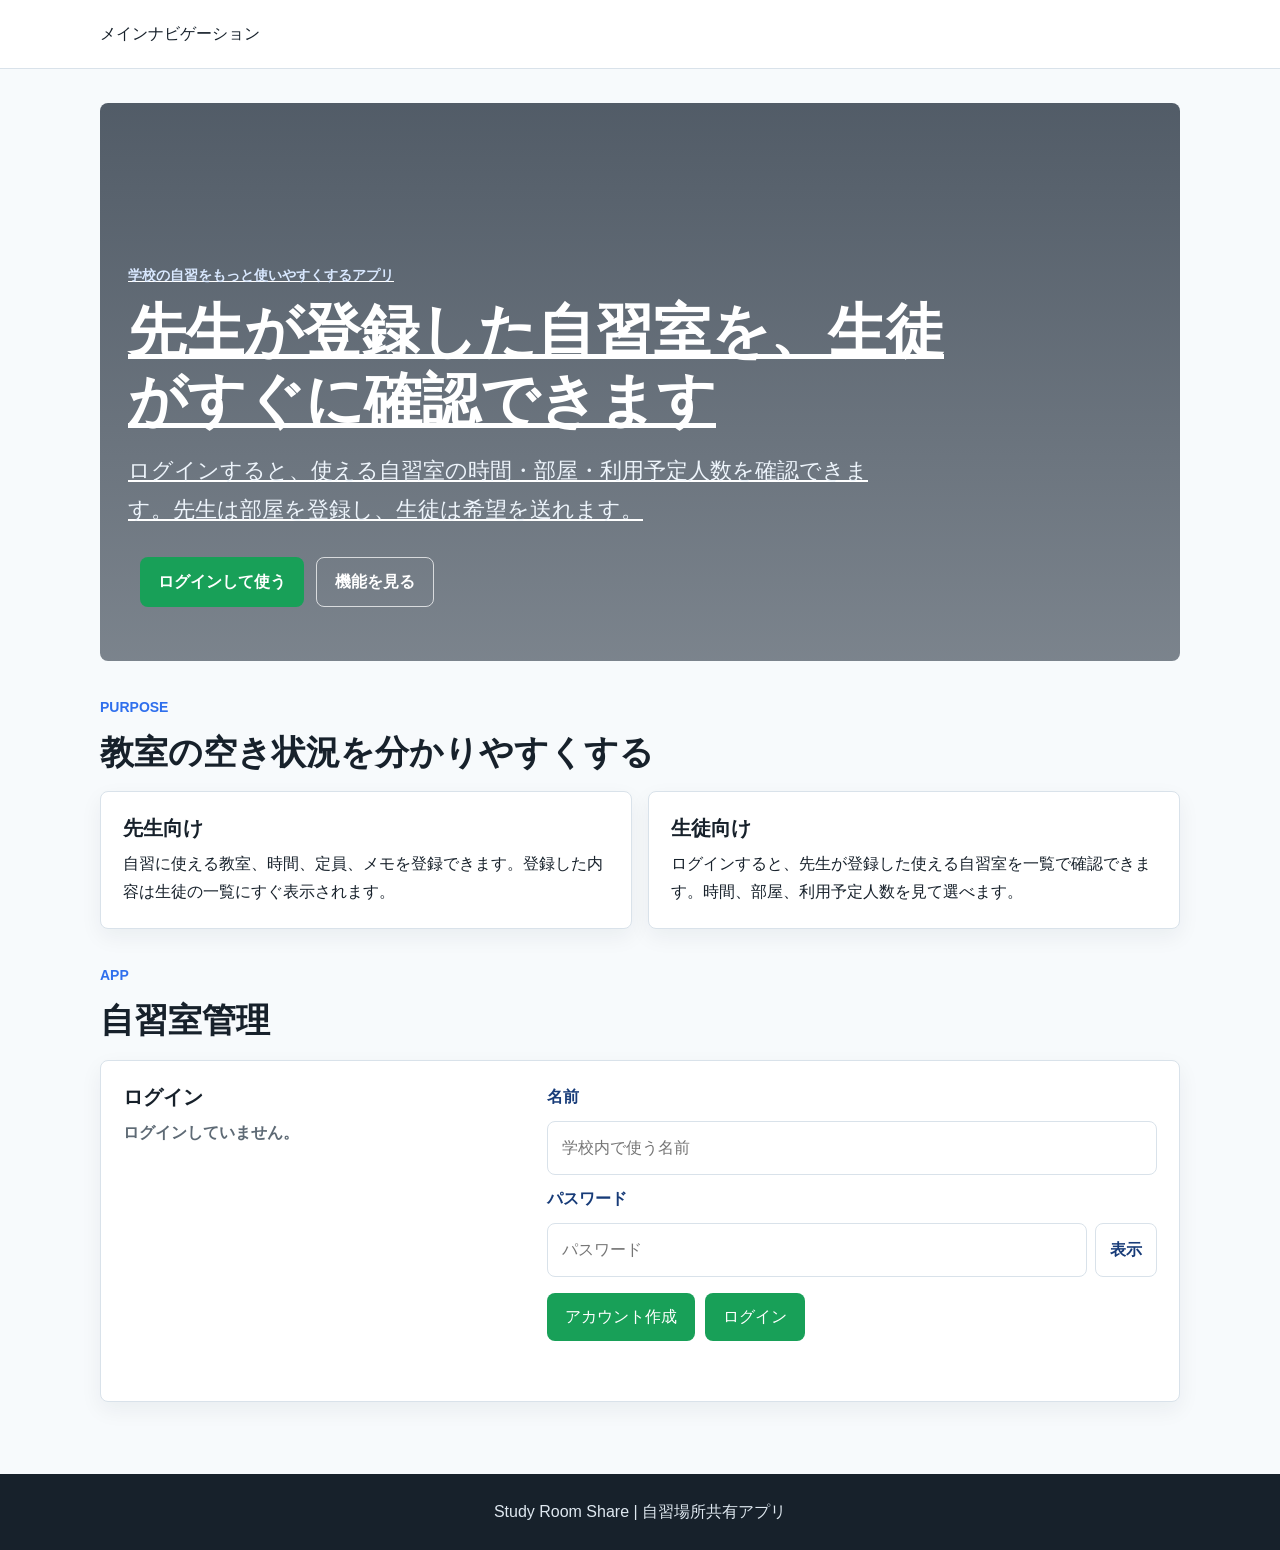
==== commit 590c6e76: "Update app explanation pages" ====
--- a/index.html
+++ b/index.html
@@ -313,12 +313,18 @@
               body: JSON.stringify(values)
             });
           },
-          async upsert(values) {
-            return request(`${restUrl}/${name}?on_conflict=id`, {
+          async upsert(values, options = {}) {
+            const onConflict = options.onConflict || "id";
+            const conflictTarget = String(onConflict)
+              .split(",")
+              .map((column) => encodeURIComponent(column.trim()))
+              .join(",");
+            const resolution = options.ignoreDuplicates ? "ignore-duplicates" : "merge-duplicates";
+            return request(`${restUrl}/${name}?on_conflict=${conflictTarget}`, {
               method: "POST",
               headers: {
                 ...authHeaders(true),
-                Prefer: "resolution=merge-duplicates,return=representation"
+                Prefer: `resolution=${resolution},return=representation`
               },
               body: JSON.stringify(values)
             });
@@ -506,7 +512,7 @@
       setText('.nav-links a[href="dashboard.html"]', '管理');
       setText('.hero .eyebrow', '学校の自習をもっと使いやすくするアプリ');
       setText('.hero h1', '先生が登録した自習室を、生徒がすぐに確認できます');
-      setText('.hero .lead', 'ログインすると、使える自習室の時間・部屋・混み具合を確認できます。先生は部屋を登録し、生徒は希望を送れます。');
+      setText('.hero .lead', 'ログインすると、使える自習室の時間・部屋・利用予定人数を確認できます。先生は部屋を登録し、生徒は希望を送れます。');
       setText('.hero .button.primary', 'ログインして使う');
       setText('.hero .button.secondary', '機能を見る');
       setText('#app-title', '自習室管理');
@@ -578,7 +584,7 @@
             </article>
             <article class="panel">
               <h3>生徒向け</h3>
-              <p>ログインすると、先生が登録した使える自習室を一覧で確認できます。時間、部屋、混み具合を見て選べます。</p>
+              <p>ログインすると、先生が登録した使える自習室を一覧で確認できます。時間、部屋、利用予定人数を見て選べます。</p>
             </article>
           </div>`;
       }
@@ -1047,7 +1053,7 @@
         return "入力内容を確認してください。";
       }
 
-      return "入力内容を確認してください。";
+      return "";
     }
 
     function getRequestTimeProblem(dateValue, timeValue) {
@@ -1067,7 +1073,7 @@
         return "入力内容を確認してください。";
       }
 
-      return "入力内容を確認してください。";
+      return "";
     }
 
     function buildDateOptions(selectElement, placeholderText) {
@@ -1154,6 +1160,37 @@
       const [hour, minute] = startTime.value.split(":").map(Number);
       appendTimeOptions(endTime, hour * 60 + minute + 30, 24 * 60);
       endTime.disabled = false;
+    }
+
+    function hasOptionValue(selectElement, value) {
+      return [...selectElement.options].some((option) => option.value === value);
+    }
+
+    function ensureRoomScheduleControls() {
+      const previousDate = availableDate.value;
+      const previousStart = startTime.value;
+      const previousEnd = endTime.value;
+
+      buildDateOptions(availableDate, "日付を選んでください");
+      buildRoomTimeOptions();
+
+      if (previousDate && hasOptionValue(availableDate, previousDate)) {
+        availableDate.value = previousDate;
+      }
+
+      if (previousStart && hasOptionValue(startTime, previousStart)) {
+        startTime.value = previousStart;
+      }
+
+      updateRoomEndTimeOptions();
+
+      if (previousEnd && hasOptionValue(endTime, previousEnd)) {
+        endTime.value = previousEnd;
+      }
+
+      availableDate.disabled = false;
+      startTime.disabled = false;
+      endTime.disabled = !startTime.value;
     }
 
     function updateRequestRoomOptions(rooms) {
@@ -1428,6 +1465,9 @@
       requestSubmit.textContent = role === "teacher" ? "受け付ける" : "希望を送る";
       roomForm.hidden = !isDashboardPage || role !== "teacher";
       roomSettingsPanel.hidden = !isDashboardPage || role !== "teacher";
+      if (isDashboardPage && role === "teacher") {
+        ensureRoomScheduleControls();
+      }
 
       dashboardTitle.textContent = role === "teacher" ? "先生用 自習室登録画面" : "生徒用 自習室リスト";
       dashboardNote.textContent = role === "teacher" ? "自習に使える部屋を登録できます。" : "登録された自習室を確認できます。";
@@ -1438,11 +1478,8 @@
 
       if (!rooms.length) {
         roomList.innerHTML = '<p class="empty-rooms">現在登録されている自習室はありません。</p>';
-        updateRequestRoomOptions([]);
-        return;
-      }
-
-      updateRequestRoomOptions(rooms);
+        return;
+      }
 
       const groupedRooms = new Map();
       rooms.forEach((room) => {
@@ -1679,7 +1716,6 @@
 
       if (error) {
         roomList.innerHTML = '<p class="empty-rooms">閾ｪ鄙貞ｮ､繧定ｪｭ縺ｿ霎ｼ繧√∪縺帙ｓ縺ｧ縺励◆縲４upabase縺ｮ繝・・繝悶Ν險ｭ螳壹ｒ遒ｺ隱阪＠縺ｦ縺上□縺輔＞縲・/p>';
-        updateRequestRoomOptions([]);
         return;
       }
 
--- a/style.css
+++ b/style.css
@@ -302,6 +302,32 @@
   color: #dbe7f2;
 }
 
+.sample-dashboard {
+  display: grid;
+  gap: 16px;
+}
+
+.sample-role-summary {
+  margin-bottom: 0;
+}
+
+.sample-dashboard .room-list-panel {
+  min-height: 0;
+}
+
+.sample-dashboard .room-location-description,
+.sample-dashboard .room-friends-detail {
+  display: block;
+}
+
+.sample-dashboard button {
+  cursor: default;
+}
+
+.feature-static-sample button {
+  cursor: default;
+}
+
 .app-intro {
   color: var(--muted);
 }
@@ -724,8 +750,40 @@
   overflow-wrap: anywhere;
 }
 
+.room-friends-wrap {
+  display: grid;
+  gap: 8px;
+  justify-items: start;
+}
+
+.room-friends-button {
+  border: 1px solid #9fc2ff;
+  border-radius: 8px;
+  padding: 8px 12px;
+  background: #eaf2ff;
+  color: #173b78;
+  cursor: pointer;
+  font: inherit;
+  font-size: 14px;
+  font-weight: 900;
+}
+
+.room-friends-button:hover {
+  background: #dceaff;
+}
+
+.room-friends-detail {
+  margin: 0;
+  color: var(--muted);
+  font-size: 13px;
+  font-weight: 800;
+  line-height: 1.5;
+  overflow-wrap: anywhere;
+}
+
 .request-panel,
-.study-start-panel {
+.study-start-panel,
+.student-reception-panel {
   margin-top: 16px;
   padding: 22px;
   border: 1px solid var(--line);
@@ -743,12 +801,103 @@
   box-shadow: 0 8px 22px rgba(23, 33, 43, 0.06);
 }
 
+#request-date-step {
+  display: grid;
+  gap: 10px;
+}
+
+.request-next {
+  width: 100%;
+  border: 0;
+  cursor: pointer;
+  font: inherit;
+}
+
+.reception-vote-button {
+  min-width: 92px;
+  border: 0;
+  cursor: pointer;
+  font: inherit;
+}
+
+.reception-group-list {
+  display: grid;
+  gap: 14px;
+}
+
+.reception-group {
+  border: 1px solid var(--line);
+  border-radius: 8px;
+  overflow: hidden;
+  background: #fbfdff;
+}
+
+.reception-group-heading,
+.reception-group-title {
+  display: flex;
+  justify-content: space-between;
+  gap: 12px;
+  align-items: center;
+  margin: 0;
+  padding: 11px 12px;
+  color: #173b78;
+  background: #edf4ff;
+  font-size: 15px;
+  font-weight: 900;
+}
+
+.reception-delete-button {
+  border: 1px solid #e4aaaa;
+  color: #a02929;
+  background: #fff;
+  cursor: pointer;
+  font: inherit;
+  font-size: 13px;
+}
+
+.reception-result-list {
+  display: grid;
+}
+
+.reception-result-row {
+  display: flex;
+  justify-content: space-between;
+  gap: 12px;
+  align-items: center;
+  min-height: 46px;
+  padding: 8px 12px;
+  border-top: 1px solid var(--line);
+  color: var(--ink);
+  font-weight: 800;
+}
+
 .study-start-form {
   display: grid;
   gap: 12px;
   margin-top: 16px;
 }
 
+.study-start-form label {
+  color: #173b78;
+  font-weight: 800;
+}
+
+.study-start-form select,
+.study-start-form input {
+  width: 100%;
+  border: 1px solid var(--line);
+  border-radius: 8px;
+  padding: 12px 14px;
+  color: var(--ink);
+  background: #ffffff;
+  font: inherit;
+}
+
+.study-custom-room-field {
+  display: grid;
+  gap: 8px;
+}
+
 .study-status {
   margin-top: 16px;
 }
@@ -760,6 +909,14 @@
   border: 1px solid var(--line);
   border-radius: 8px;
   background: #f7fbff;
+}
+
+.study-end-button {
+  width: 100%;
+  margin-top: 8px;
+  border: 0;
+  cursor: pointer;
+  font: inherit;
 }
 
 .study-status-item strong {
@@ -1044,15 +1201,66 @@
   margin-top: 22px;
 }
 
+.friend-list-toolbar {
+  display: flex;
+  gap: 12px;
+  align-items: center;
+  justify-content: space-between;
+  margin-bottom: 10px;
+}
+
+.self-comment-card {
+  display: flex;
+  gap: 12px;
+  align-items: center;
+  justify-content: space-between;
+  margin-bottom: 16px;
+  padding: 12px 14px;
+  border: 1px solid #d8e5f4;
+  border-radius: 8px;
+  background: #f7fbff;
+}
+
+.self-comment-card h4 {
+  margin-bottom: 4px;
+  color: #173b78;
+  font-size: 15px;
+}
+
+.self-comment-card p {
+  max-width: 28em;
+  margin: 0;
+  overflow: hidden;
+  color: var(--muted);
+  font-weight: 800;
+  text-overflow: ellipsis;
+  white-space: nowrap;
+}
+
+.self-comment-edit {
+  flex: 0 0 auto;
+  border: 1px solid var(--green);
+  background: var(--green);
+  color: #ffffff;
+  cursor: pointer;
+  font: inherit;
+  box-shadow: 0 4px 10px rgba(47, 160, 95, 0.22);
+}
+
+.self-comment-edit:hover {
+  background: #26844f;
+  border-color: #26844f;
+}
+
 .friend-list-wrap h4 {
-  margin-bottom: 10px;
+  margin-bottom: 0;
   color: #173b78;
   font-size: 18px;
 }
 
 .friend-item {
-  display: flex;
-  justify-content: space-between;
+  display: grid;
+  grid-template-columns: minmax(140px, 1fr) minmax(220px, 1.3fr) auto;
   gap: 12px;
   align-items: center;
   padding: 12px 14px;
@@ -1061,13 +1269,43 @@
   background: #fbfdff;
 }
 
+.friend-item.is-studying {
+  border-color: #65c582;
+  background: #edfff2;
+  box-shadow: 0 6px 16px rgba(22, 131, 58, 0.14);
+}
+
 .friend-item strong,
 .friend-item span {
   display: block;
 }
 
+.friend-name-block,
+.friend-status-block {
+  min-width: 0;
+}
+
+.friend-name-row {
+  display: flex;
+  flex-wrap: wrap;
+  gap: 8px;
+  align-items: baseline;
+}
+
 .friend-item strong {
   color: #173b78;
+}
+
+.friend-name-block.is-studying strong {
+  color: #16833a;
+}
+
+.friend-item .friend-study-duration {
+  color: #16833a;
+}
+
+.friend-weekly-total {
+  color: #2c5f91;
 }
 
 .friend-item span {
@@ -1075,6 +1313,39 @@
   color: var(--muted);
   font-size: 13px;
   font-weight: 800;
+}
+
+.friend-status-block {
+  display: grid;
+  gap: 4px;
+  padding: 8px 10px;
+  border: 1px solid #d8e5f4;
+  border-radius: 8px;
+  background: #f7fbff;
+}
+
+.friend-item.is-studying .friend-status-block {
+  border-color: #8bd9a4;
+  background: #ffffff;
+}
+
+.friend-study-status {
+  margin-top: 0;
+  color: #173b78;
+}
+
+.friend-item.is-studying .friend-study-status {
+  color: #16833a;
+}
+
+.friend-comment-preview {
+  max-width: 20em;
+  min-height: 1.4em;
+  margin-top: 0;
+  overflow: hidden;
+  color: var(--muted);
+  text-overflow: ellipsis;
+  white-space: nowrap;
 }
 
 .friend-add-button {
@@ -1090,6 +1361,29 @@
 }
 
 .friend-add-button:disabled {
+  border-color: var(--line);
+  background: #eef2f5;
+  color: var(--muted);
+  cursor: default;
+}
+
+.friend-remove-button {
+  flex: 0 0 auto;
+  border: 1px solid #f0b8a8;
+  border-radius: 8px;
+  padding: 8px 12px;
+  background: #fff7f4;
+  color: #a33a24;
+  cursor: pointer;
+  font: inherit;
+  font-weight: 800;
+}
+
+.friend-remove-button:hover {
+  background: #ffece5;
+}
+
+.friend-remove-button:disabled {
   border-color: var(--line);
   background: #eef2f5;
   color: var(--muted);
@@ -1185,17 +1479,28 @@
   }
 
   .friend-search-row,
+  .self-comment-card,
   .friend-item {
     grid-template-columns: 1fr;
   }
 
+  .self-comment-card {
+    display: grid;
+    align-items: flex-start;
+  }
+
+  .self-comment-card p {
+    max-width: 100%;
+    white-space: normal;
+  }
+
   .friend-search-row {
     display: grid;
   }
 
   .friend-item {
     align-items: flex-start;
-    flex-direction: column;
+    grid-template-columns: 1fr;
   }
 
   .room-item {
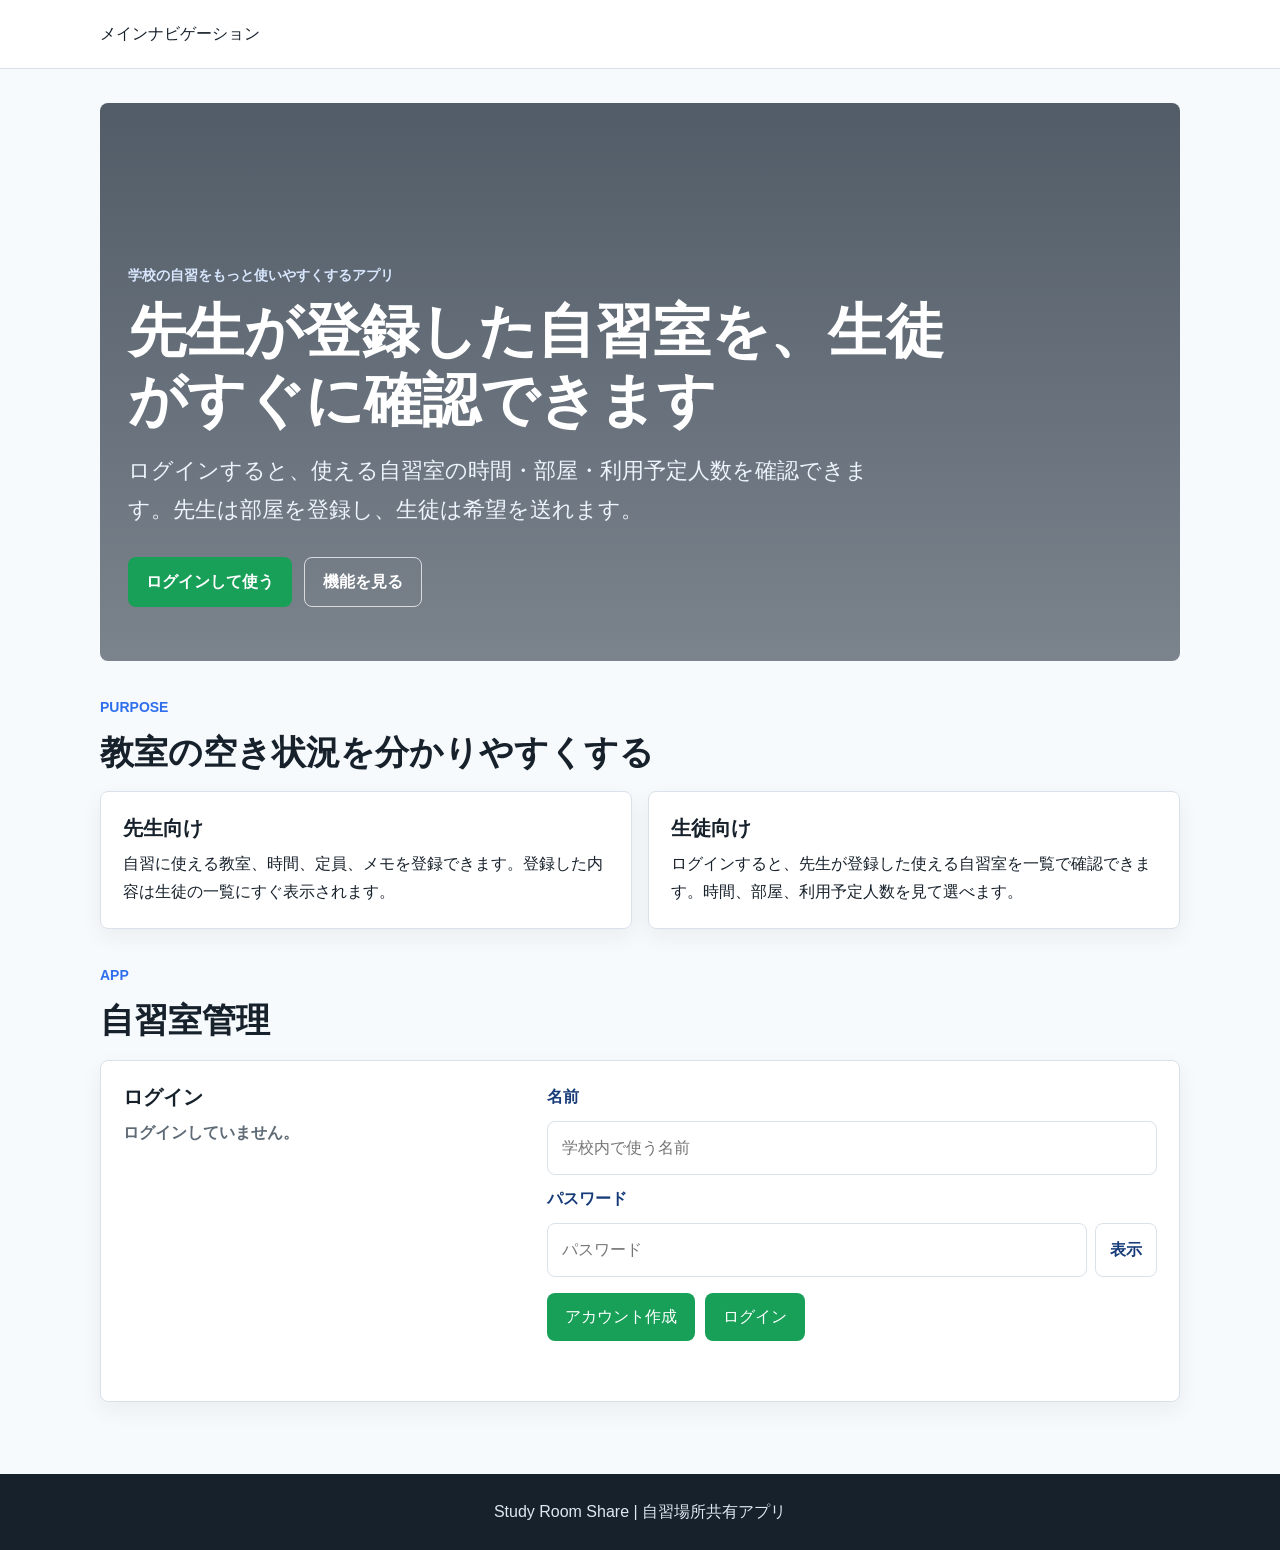
==== commit 393d4c09: "Harden app permissions and session flows" ====
--- a/index.html
+++ b/index.html
@@ -8,12 +8,12 @@
 </head>
 <body>
   <header class="site-header">
-    <nav class="nav" aria-label="繝｡繧､繝ｳ繝翫ン繧ｲ繝ｼ繧ｷ繝ｧ繝ｳ">
+    <nav class="nav" aria-label="メインナビゲーション">
       <a class="brand" href="index.html">Study Room Share</a>
       <div class="nav-links">
-        <a class="active" href="index.html">繝医ャ繝・/a>
-        <a href="features.html">讖溯・</a>
-        <a href="use-cases.html">豢ｻ逕ｨ萓・/a>
+        <a class="active" href="index.html">トップ</a>
+        <a href="features.html">機能</a>
+        <a href="use-cases.html">使い方</a>
       </div>
     </nav>
   </header>
@@ -28,8 +28,8 @@
           逕溷ｾ偵・逋ｻ骭ｲ縺輔ｌ縺溯・鄙貞ｮ､繧偵Μ繧ｹ繝医〒遒ｺ隱阪＠縲∬・蛻・↓蜷医▲縺溷ｴ謇繧帝∈縺ｹ縺ｾ縺吶・
         </p>
         <div class="actions">
-          <a class="button primary" href="#app-section">繝ｭ繧ｰ繧､繝ｳ縺励※菴ｿ縺・/a>
-          <a class="button secondary" href="features.html">讖溯・繧定ｦ九ｋ</a>
+          <a class="button primary" href="#app-section">ログインして使う</a>
+          <a class="button secondary" href="features.html">機能を見る</a>
         </div>
       </div>
     </section>
@@ -48,7 +48,7 @@
           </p>
         </article>
         <article class="panel">
-          <h3>逕溷ｾ貞髄縺・/h3>
+          <h3>生徒向け</h3>
           <p>
             繝ｭ繧ｰ繧､繝ｳ縺吶ｋ縺ｨ縲∝・逕溘′逋ｻ骭ｲ縺励◆閾ｪ鄙貞ｮ､繧剃ｸ隕ｧ縺ｧ遒ｺ隱阪〒縺阪∪縺吶・
             蝣ｴ謇縲∵凾髢薙∽ｺｺ謨ｰ縺ｮ逶ｮ螳峨ｒ隕九※縲∬・鄙貞ｴ謇繧帝∈縺ｹ縺ｾ縺吶・
@@ -60,20 +60,20 @@
     <section class="section app-section" id="app-section" aria-labelledby="app-title">
       <div class="section-heading">
         <p class="eyebrow">App</p>
-        <h2 id="app-title">閾ｪ鄙貞ｮ､邂｡逅・/h2>
+        <h2 id="app-title">自習室管理</h2>
       </div>
 
       <div class="auth-panel" id="auth-panel">
         <div>
           <h3>繝ｭ繧ｰ繧､繝ｳ</h3>
-          <p class="auth-status" id="auth-status" role="status" aria-live="polite">繝ｭ繧ｰ繧､繝ｳ迥ｶ諷九ｒ遒ｺ隱阪＠縺ｦ縺・∪縺吶・/p>
+          <p class="auth-status" id="auth-status" role="status" aria-live="polite">ログイン状態を確認しています。</p>
         </div>
         <form class="auth-form" id="auth-form" autocomplete="off">
           <label for="display-name">蜷榊燕</label>
           <input id="display-name" name="school-display-name-no-autofill" type="text" maxlength="40" autocomplete="off" autocorrect="off" autocapitalize="off" spellcheck="false" placeholder="学校内で使う名前" required>
 
           <select id="account-role" name="account-role" hidden aria-hidden="true">
-            <option value="student">逕溷ｾ・/option>
+            <option value="student">生徒</option>
           </select>
           <input id="login-id" name="login-id" type="text" inputmode="latin" autocomplete="username" minlength="6" maxlength="24" pattern="[A-Za-z0-9_-]+" hidden aria-hidden="true">
 
@@ -88,7 +88,7 @@
             <button class="button auth-button-strong" id="signin-button" type="submit">繝ｭ繧ｰ繧､繝ｳ</button>
             <span class="school-banner" id="school-banner" hidden>縺ゅｋ蟄ｦ譬｡</span>
             <span class="user-name-label" id="user-name-label" hidden></span>
-            <button class="button auth-button-muted" id="signout-button" type="button" hidden>繝ｭ繧ｰ繧｢繧ｦ繝・/button>
+            <button class="button auth-button-muted" id="signout-button" type="button" hidden>ログアウト</button>
           </div>
           <p class="auth-message" id="auth-message" role="status" aria-live="polite"></p>
         </form>
@@ -98,9 +98,9 @@
         <div class="role-summary" id="role-summary" hidden>
           <div>
             <p class="eyebrow">Dashboard</p>
-            <h3 id="dashboard-title">閾ｪ鄙貞ｮ､繝ｪ繧ｹ繝・/h3>
+            <h3 id="dashboard-title">自習室リスト</h3>
           </div>
-          <p id="dashboard-note">蜈育函縺檎匳骭ｲ縺励◆閾ｪ鄙貞ｮ､繧堤｢ｺ隱阪〒縺阪∪縺吶・/p>
+          <p id="dashboard-note">先生が登録した自習室を確認できます。</p>
         </div>
         <div class="room-layout" hidden>
           <form class="room-form" id="room-form" hidden>
@@ -157,6 +157,7 @@
       const authUrl = `${url}/auth/v1`;
       const restUrl = `${url}/rest/v1`;
       const listeners = [];
+      let refreshPromise = null;
 
       function getStoredSession() {
         try {
@@ -172,7 +173,8 @@
         } else {
           localStorage.removeItem(storageKey);
         }
-        listeners.forEach((listener) => listener("SIGNED_IN", session));
+        const event = session ? "SIGNED_IN" : "SIGNED_OUT";
+        listeners.forEach((listener) => listener(event, session));
       }
 
       function authHeaders(useSession) {
@@ -185,32 +187,44 @@
       }
 
       async function refreshStoredSession() {
-        const session = getStoredSession();
-        if (!session?.refresh_token) {
-          return null;
+        if (refreshPromise) {
+          return refreshPromise;
         }
 
-        const response = await fetch(`${authUrl}/token?grant_type=refresh_token`, {
-          method: "POST",
-          headers: {
-            apikey: key,
-            "Content-Type": "application/json"
-          },
-          body: JSON.stringify({ refresh_token: session.refresh_token })
-        });
-        const text = await response.text();
-        const payload = text ? JSON.parse(text) : null;
-
-        if (!response.ok) {
-          saveSession(null);
-          return null;
+        refreshPromise = (async () => {
+          const session = getStoredSession();
+          if (!session?.refresh_token) {
+            return null;
+          }
+
+          const response = await fetch(`${authUrl}/token?grant_type=refresh_token`, {
+            method: "POST",
+            headers: {
+              apikey: key,
+              "Content-Type": "application/json"
+            },
+            body: JSON.stringify({ refresh_token: session.refresh_token })
+          });
+          const text = await response.text();
+          const payload = text ? JSON.parse(text) : null;
+
+          if (!response.ok) {
+            saveSession(null);
+            return null;
+          }
+
+          const refreshedSession = buildSession(payload);
+          if (refreshedSession) {
+            saveSession(refreshedSession);
+          }
+          return refreshedSession;
+        })();
+
+        try {
+          return await refreshPromise;
+        } finally {
+          refreshPromise = null;
         }
-
-        const refreshedSession = buildSession(payload);
-        if (refreshedSession) {
-          saveSession(refreshedSession);
-        }
-        return refreshedSession;
       }
 
       async function request(endpoint, options) {
@@ -413,8 +427,17 @@
             return { data, error };
           },
           async signOut() {
+            const session = getStoredSession();
+            let error = null;
+            if (session?.access_token) {
+              const result = await request(`${authUrl}/logout`, {
+                method: "POST",
+                headers: authHeaders(true)
+              });
+              error = result.error;
+            }
             saveSession(null);
-            return { error: null };
+            return { error };
           },
           async getSession() {
             return { data: { session: getStoredSession() } };
@@ -423,7 +446,14 @@
             listeners.push(callback);
           }
         },
-        from: table
+        from: table,
+        rpc(name, values = {}) {
+          return request(`${restUrl}/rpc/${encodeURIComponent(name)}`, {
+            method: "POST",
+            headers: authHeaders(true),
+            body: JSON.stringify(values)
+          });
+        }
       };
     }
 
@@ -795,11 +825,10 @@
         : "終了時刻を過ぎたため変更できません";
     }
 
-    function makeAccountLoginId(password, name) {
-      const role = roleFromPassword(password);
+    function makeAccountLoginIdForRole(role, name) {
       const trimmedName = name.trim();
       if (!trimmedName) {
-        return password;
+        return role;
       }
 
       let hash = 0;
@@ -807,7 +836,11 @@
         hash = ((hash << 5) - hash + char.charCodeAt(0)) | 0;
       });
 
-      return `${role || "user"}-${Math.abs(hash).toString(36)}`;
+      return `${role}-${Math.abs(hash).toString(36)}`;
+    }
+
+    function makeAccountLoginId(password, name) {
+      return makeAccountLoginIdForRole(roleFromPassword(password), name);
     }
 
     function getPasswordAccount(id, name) {
@@ -844,17 +877,14 @@
     }
 
     function getPasswordCredential() {
-      return normalizeLoginId(accountPassword.value);
+      return accountPassword.value;
     }
 
     function roleFromPassword(value) {
       if (value === ROLE_PASSWORDS.teacher) {
         return "teacher";
       }
-      if (value === ROLE_PASSWORDS.student) {
-        return "student";
-      }
-      return "";
+      return "student";
     }
 
     function roleFromLoginId(value) {
@@ -884,7 +914,7 @@
       return "認証に失敗しました。Supabaseの設定を確認してください。";
     }
 
-    function getAuthInputProblem() {
+    function getAuthInputProblem(forSignup = false) {
       const password = getPasswordCredential();
       const name = displayName.value.trim();
 
@@ -897,8 +927,11 @@
       if (!password) {
         return "パスワードを入力してください。";
       }
-      if (!roleFromPassword(password)) {
-        return "パスワードが違います。";
+      if (password.length < 8) {
+        return "パスワードは8文字以上にしてください。";
+      }
+      if (forSignup && Object.values(ROLE_PASSWORDS).includes(password)) {
+        return "共通パスワードは新規登録に使えません。自分だけのパスワードを入力してください。";
       }
       return "";
     }
@@ -1379,22 +1412,12 @@
 
     function isSchoolLogin(profile, user) {
       const loginId = profile?.login_id || user?.user_metadata?.login_id || user?.email?.split("@")[0] || "";
-      const role = profile?.role || user?.user_metadata?.role || "";
+      const role = profile?.role || "";
       return loginId === "study2026" || loginId === "teach2026" || role === "student" || role === "teacher";
     }
 
-    function displayRoleForAccount(profile, user) {
-      const loginId = profile?.login_id || user?.user_metadata?.login_id || user?.email?.split("@")[0] || "";
-
-      if (loginId === "study2026") {
-        return "student";
-      }
-
-      if (loginId === "teach2026") {
-        return "teacher";
-      }
-
-      return profile?.role || user?.user_metadata?.role || "student";
+    function displayRoleForAccount(profile) {
+      return profile?.role === "teacher" ? "teacher" : "student";
     }
 
     function renderLoggedOut() {
@@ -1643,16 +1666,6 @@
         .single();
 
       if (!error && data) {
-        const loginId = data.login_id || user.user_metadata?.login_id || user.email?.split("@")[0] || "";
-        const expectedRole = roleFromLoginId(loginId);
-        if (expectedRole && data.role !== expectedRole) {
-          const correctedProfile = { ...data, role: expectedRole };
-          const { error: updateError } = await appClient.from("profiles").upsert(correctedProfile);
-          if (updateError && isConnectionError(updateError)) {
-            throw updateError;
-          }
-          return correctedProfile;
-        }
         return data;
       }
 
@@ -1664,7 +1677,7 @@
         id: user.id,
         login_id: user.user_metadata?.login_id || user.email?.split("@")[0],
         display_name: user.user_metadata?.display_name || user.user_metadata?.login_id || user.email,
-        role: user.user_metadata?.role || "student"
+        role: "student"
       };
 
       const { error: upsertError } = await appClient.from("profiles").upsert(fallbackProfile);
@@ -1715,7 +1728,7 @@
         .order("start_time", { ascending: true });
 
       if (error) {
-        roomList.innerHTML = '<p class="empty-rooms">閾ｪ鄙貞ｮ､繧定ｪｭ縺ｿ霎ｼ繧√∪縺帙ｓ縺ｧ縺励◆縲４upabase縺ｮ繝・・繝悶Ν險ｭ螳壹ｒ遒ｺ隱阪＠縺ｦ縺上□縺輔＞縲・/p>';
+        roomList.innerHTML = '<p class="empty-rooms">自習室を読み込めませんでした。Supabaseの設定を確認してください。</p>';
         return;
       }
 
@@ -1723,7 +1736,7 @@
     }
 
     async function handleSignUp() {
-      const inputProblem = getAuthInputProblem();
+      const inputProblem = getAuthInputProblem(true);
       if (inputProblem) {
         setAuthMessage(`登録できません。${inputProblem}`, "error");
         authForm.reportValidity();
@@ -1737,9 +1750,10 @@
 
       const id = getPasswordCredential();
       const password = id;
-      const role = roleFromPassword(id);
+      const role = "student";
       const name = displayName.value.trim();
-      const email = loginIdToEmail(makeAccountLoginId(id, name));
+      const accountLoginId = makeAccountLoginIdForRole(role, name);
+      const email = loginIdToEmail(accountLoginId);
 
       setAuthLoading(true);
       setAuthMessage("", "");
@@ -1750,7 +1764,7 @@
           password,
           options: {
             data: {
-              login_id: makeAccountLoginId(id, name),
+              login_id: accountLoginId,
               display_name: name,
               role
             }
@@ -1766,7 +1780,7 @@
 
         if (data.session) {
           await ensureProfile(data.session.user, {
-            login_id: makeAccountLoginId(id, name),
+            login_id: accountLoginId,
             display_name: name,
             role
           });
@@ -1782,8 +1796,6 @@
 
     async function handleSignIn() {
       clearLocalSession();
-      await appClient.auth.signOut();
-      renderLoggedOut();
 
       const inputProblem = getAuthInputProblem();
       if (inputProblem) {
@@ -1797,6 +1809,9 @@
         return;
       }
 
+      await appClient.auth.signOut();
+      renderLoggedOut();
+
       const id = getPasswordCredential();
       const name = displayName.value.trim();
       const password = id;
@@ -1805,10 +1820,23 @@
       setAuthMessage("", "");
 
       try {
-        const { error } = await appClient.auth.signInWithPassword({
-          email: loginIdToEmail(makeAccountLoginId(id, name)),
-          password
-        });
+        const candidateRoles = password === ROLE_PASSWORDS.teacher
+          ? ["teacher", "student"]
+          : ["student", "teacher"];
+        let error = null;
+        for (const role of candidateRoles) {
+          const result = await appClient.auth.signInWithPassword({
+            email: loginIdToEmail(makeAccountLoginIdForRole(role, name)),
+            password
+          });
+          error = result.error;
+          if (!error) {
+            break;
+          }
+          if (!String(error.message || "").toLowerCase().includes("invalid login credentials")) {
+            break;
+          }
+        }
 
         setAuthLoading(false);
 
